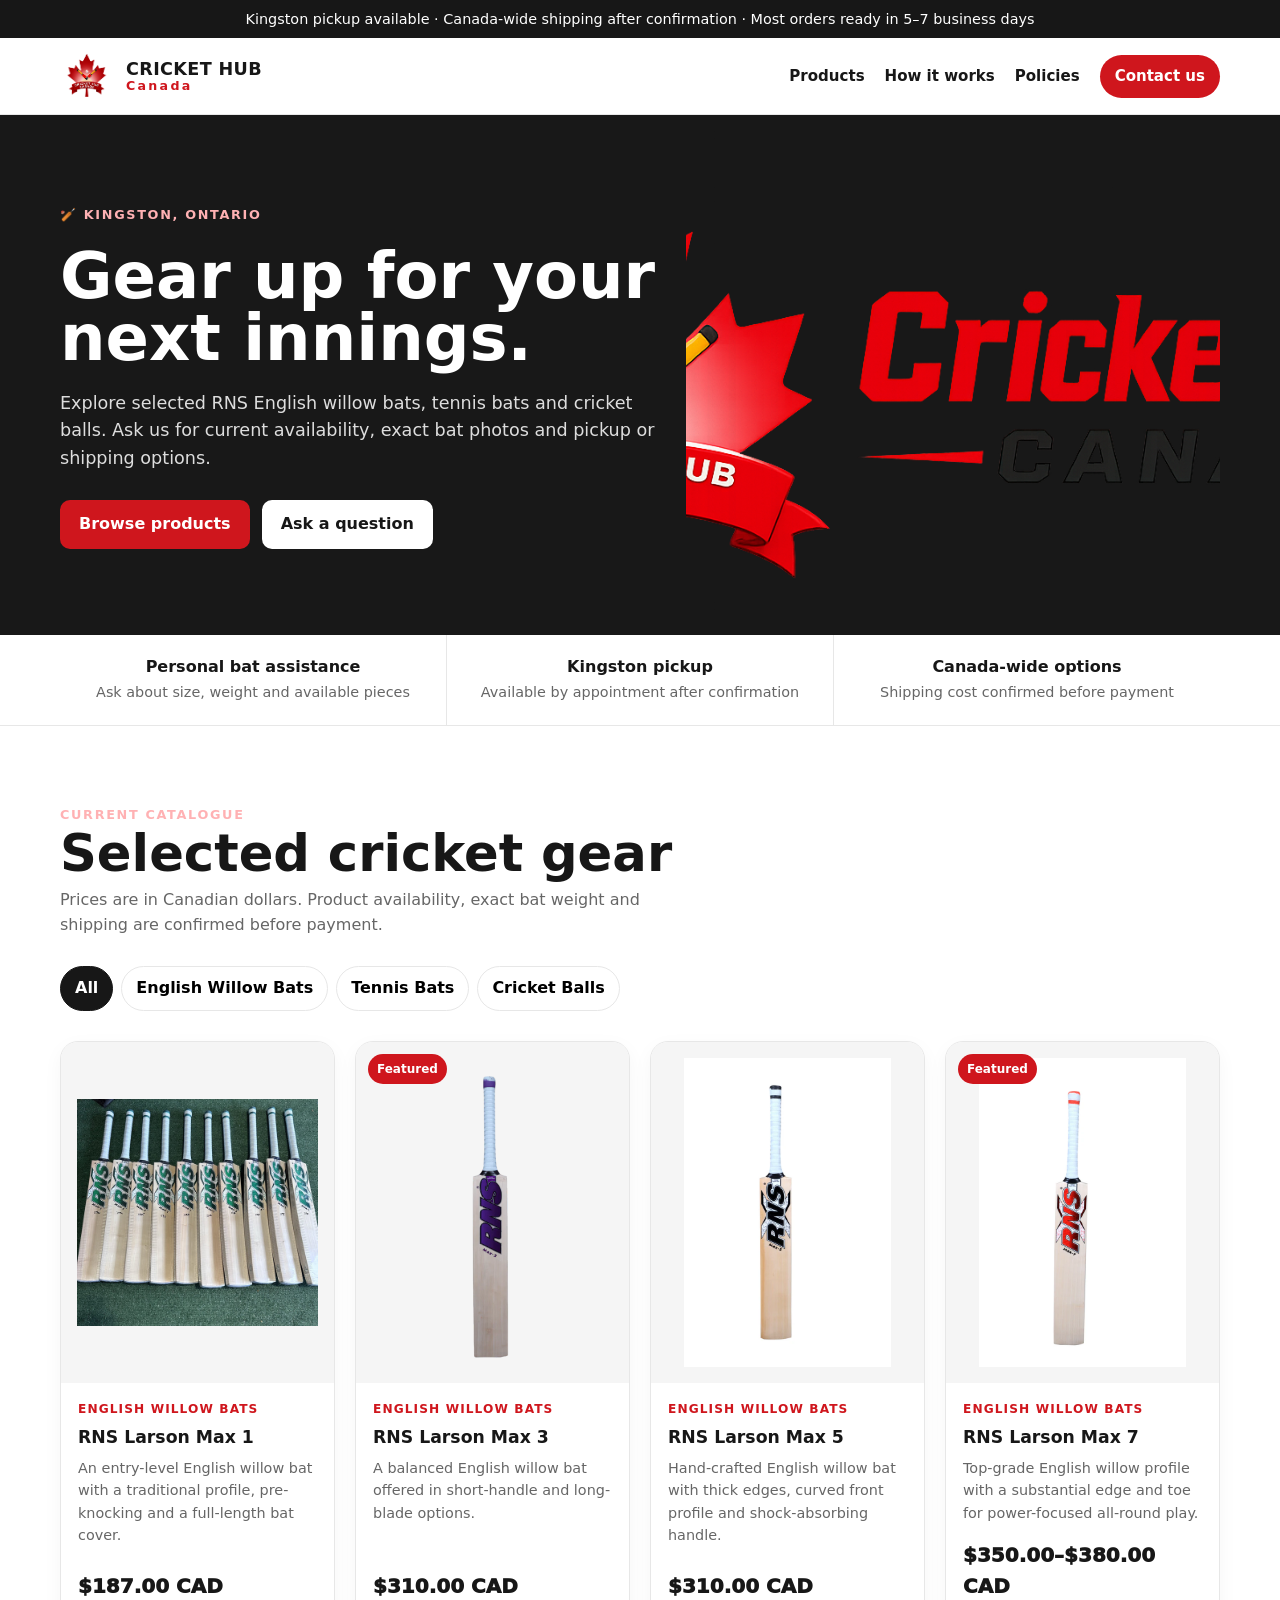
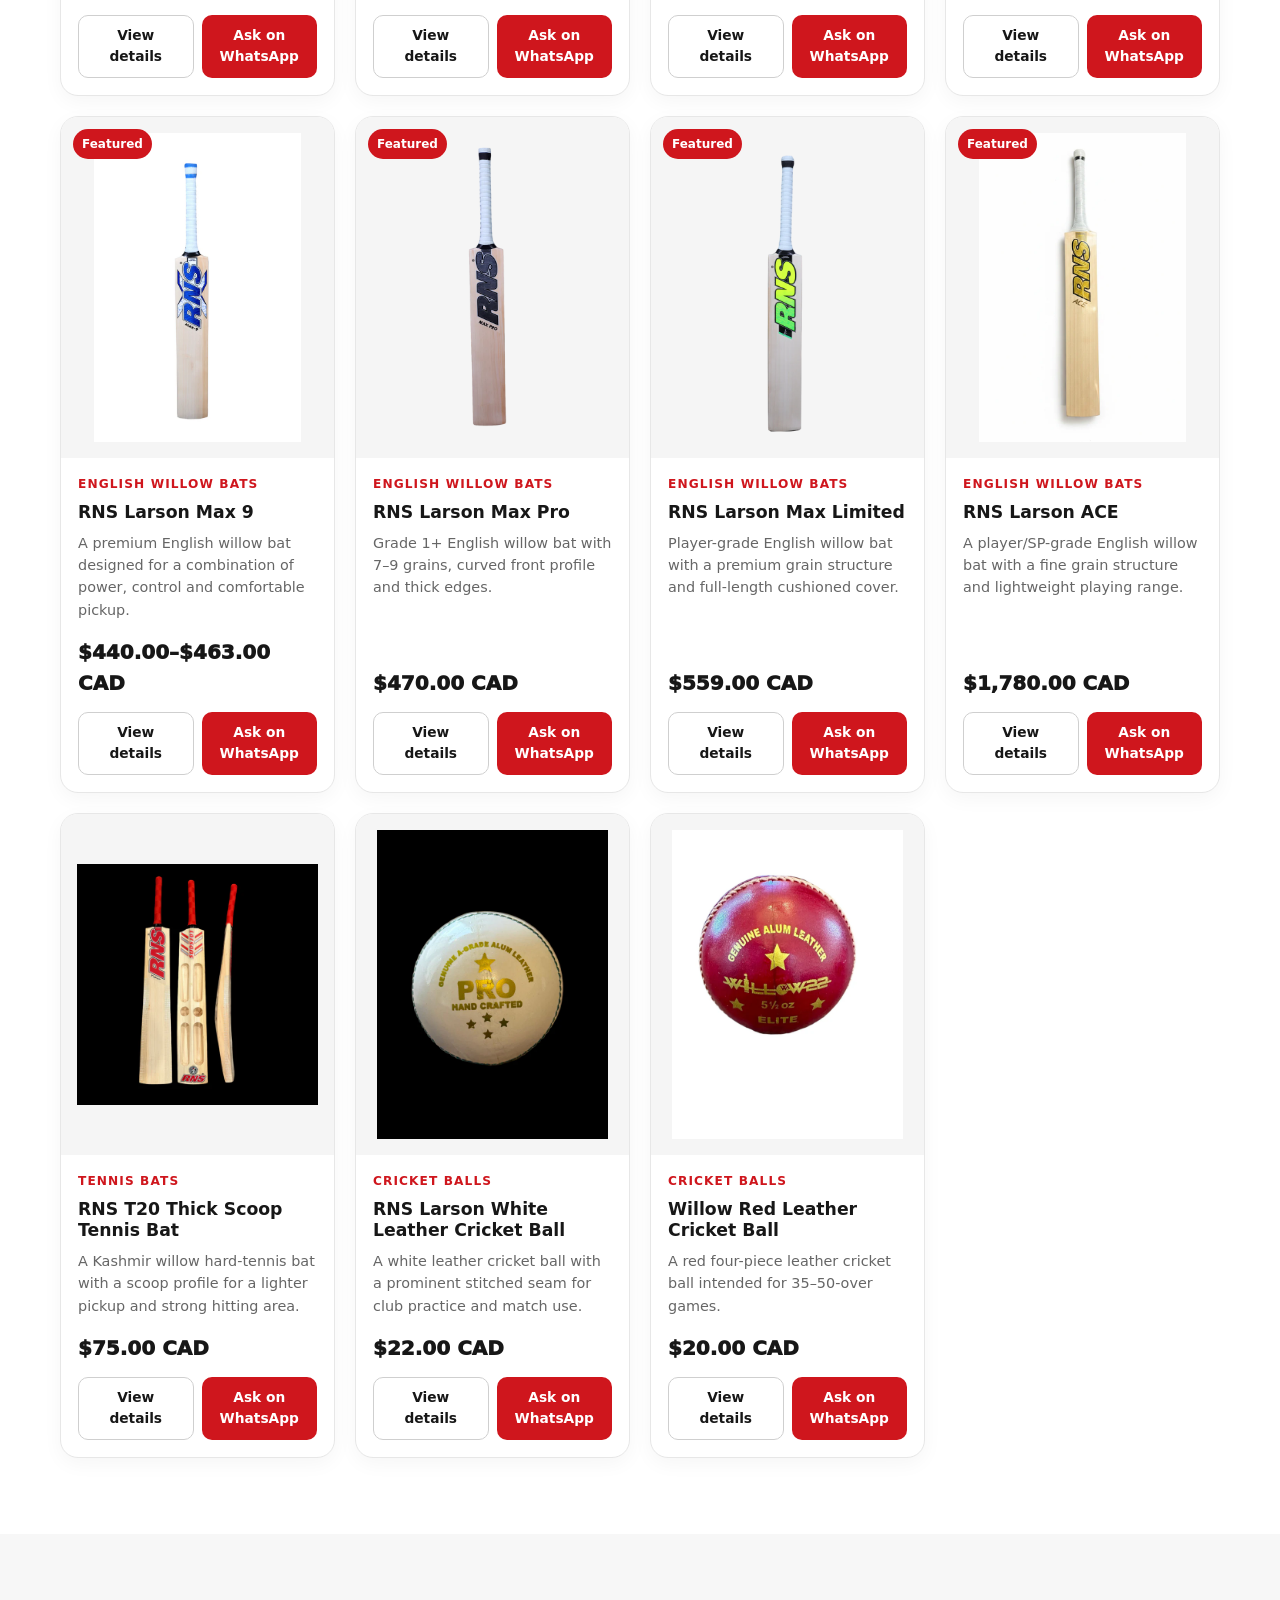
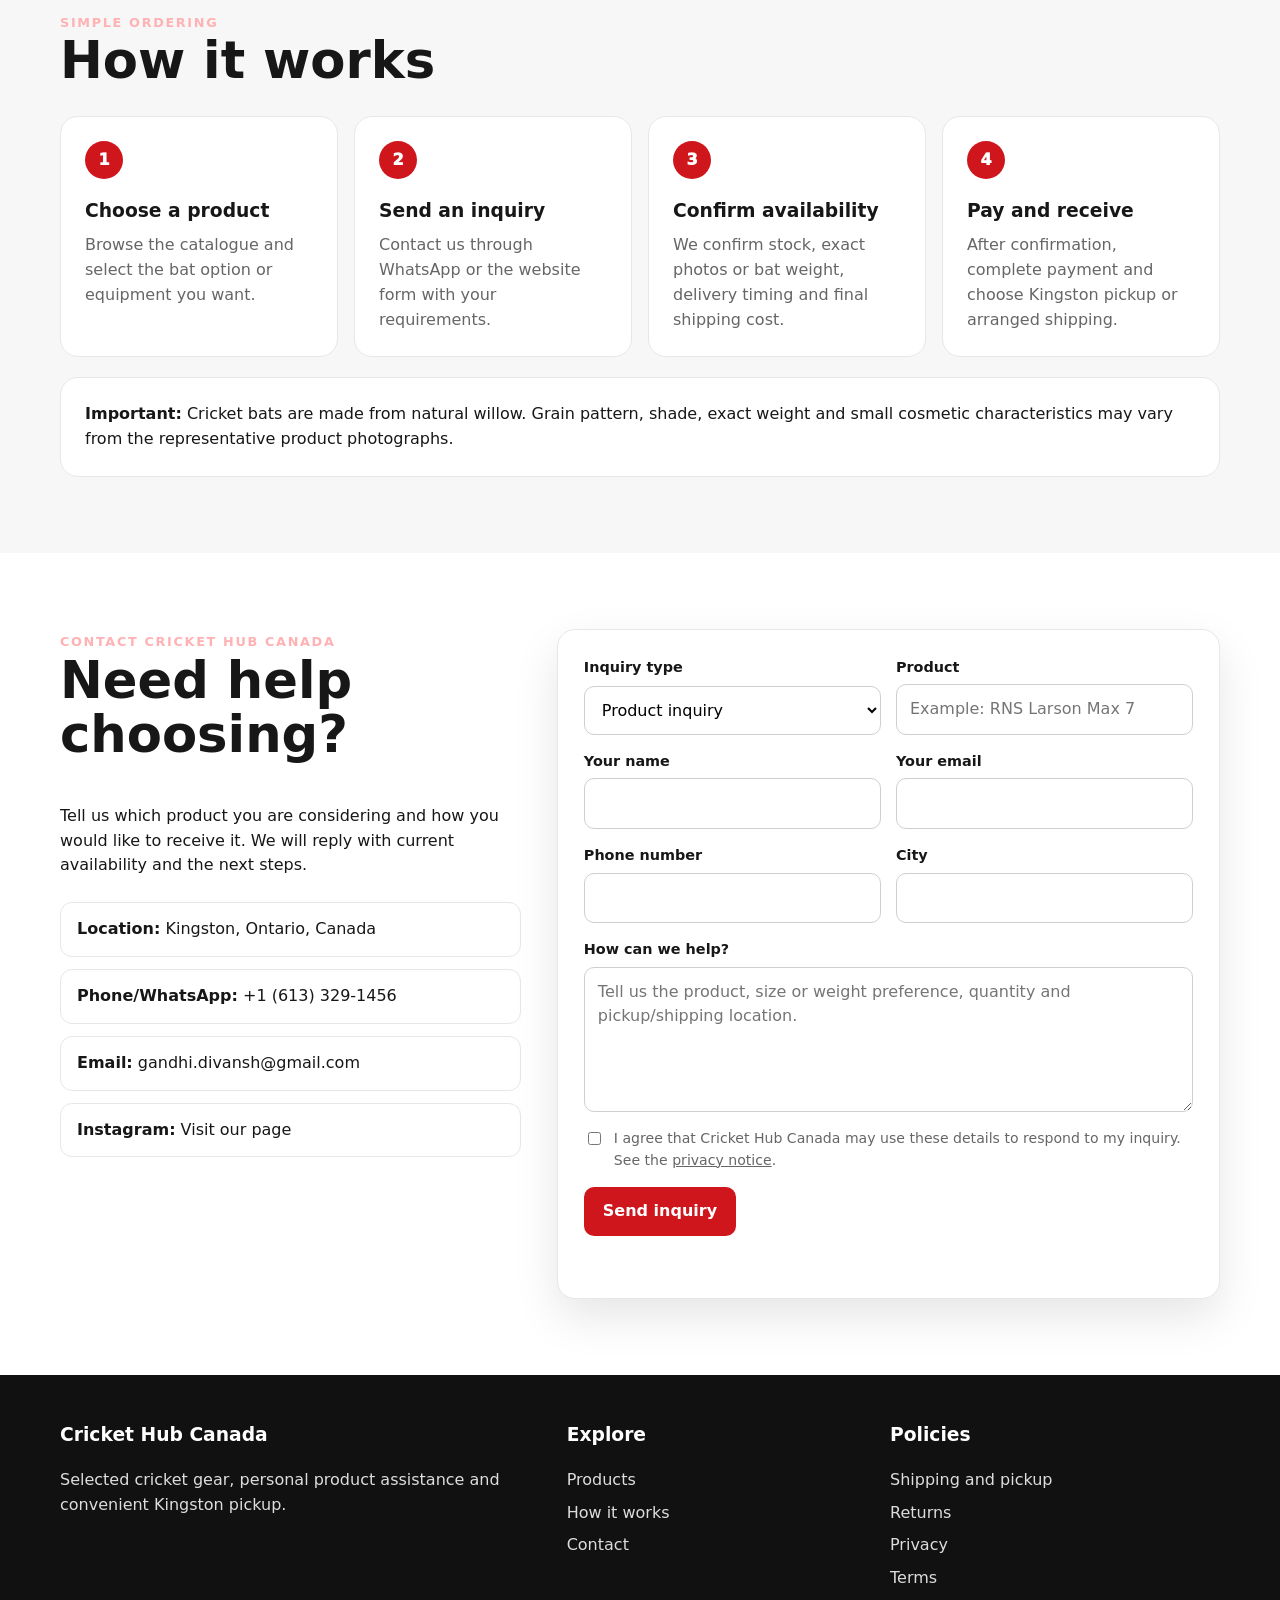
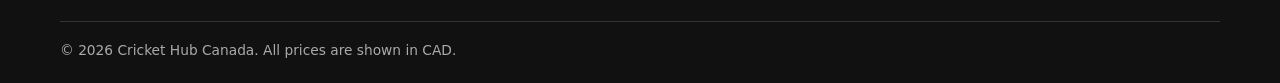
==== index.html @ ca2ebd6f "Place website files at repository root" ====
<!doctype html>
<html lang="en-CA">
<head>
  <meta charset="utf-8">
  <meta name="viewport" content="width=device-width, initial-scale=1">
  <title>Cricket Hub Canada | RNS Cricket Bats & Gear</title>
  <meta name="description" content="Shop selected RNS cricket bats, tennis bats and cricket balls through Cricket Hub Canada. Kingston pickup and Canada-wide shipping after confirmation.">
  <meta name="theme-color" content="#cf161d">
  <meta property="og:title" content="Cricket Hub Canada">
  <meta property="og:description" content="Quality cricket gear for players across Canada.">
  <meta property="og:type" content="website">
  <meta property="og:image" content="assets/images/brand/hero-banner.png">
  <link rel="icon" href="assets/images/brand/icon-192.png">
  <link rel="manifest" href="site.webmanifest">
  <link rel="stylesheet" href="assets/css/styles.css">
</head>
<body>
  <a class="skip-link" href="#main">Skip to content</a>
  <div class="announcement">Kingston pickup available · Canada-wide shipping after confirmation · Most orders ready in 5–7 business days</div>
  <header class="site-header">
    <div class="container nav">
      <a class="brand" href="./" aria-label="Cricket Hub Canada home">
        <img src="assets/images/brand/logo.png" alt="">
        <span class="brand-text"><strong>Cricket Hub</strong><span>Canada</span></span>
      </a>
      <button class="menu-toggle" id="menu-toggle" type="button" aria-controls="nav-links" aria-expanded="false" aria-label="Open menu">☰</button>
      <nav class="nav-links" id="nav-links" aria-label="Main navigation">
        <a href="#products">Products</a>
        <a href="#how-it-works">How it works</a>
        <a href="policies.html">Policies</a>
        <a href="#contact" class="nav-cta">Contact us</a>
      </nav>
    </div>
  </header>

  <main id="main">
    <section class="hero">
      <div class="container hero-grid">
        <div class="hero-copy">
          <span class="eyebrow">🏏 Kingston, Ontario</span>
          <h1>Gear up for your next innings.</h1>
          <p>Explore selected RNS English willow bats, tennis bats and cricket balls. Ask us for current availability, exact bat photos and pickup or shipping options.</p>
          <div class="hero-actions">
            <a class="btn btn-primary" href="#products">Browse products</a>
            <a class="btn btn-light" href="#contact">Ask a question</a>
          </div>
        </div>
        <div class="hero-media">
          <img src="assets/images/brand/hero-banner.png" alt="Cricket Hub Canada banner">
        </div>
      </div>
    </section>

    <section class="trust-strip" aria-label="Store benefits">
      <div class="container trust-grid">
        <div class="trust-item"><strong>Personal bat assistance</strong><span>Ask about size, weight and available pieces</span></div>
        <div class="trust-item"><strong>Kingston pickup</strong><span>Available by appointment after confirmation</span></div>
        <div class="trust-item"><strong>Canada-wide options</strong><span>Shipping cost confirmed before payment</span></div>
      </div>
    </section>

    <section class="section" id="products">
      <div class="container">
        <div class="section-heading">
          <div>
            <span class="eyebrow">Current catalogue</span>
            <h2>Selected cricket gear</h2>
            <p>Prices are in Canadian dollars. Product availability, exact bat weight and shipping are confirmed before payment.</p>
          </div>
        </div>
        <div class="filters" id="filters" aria-label="Product categories"></div>
        <div class="product-grid" id="product-grid"></div>
      </div>
    </section>

    <section class="section section-soft" id="how-it-works">
      <div class="container">
        <div class="section-heading">
          <div>
            <span class="eyebrow">Simple ordering</span>
            <h2>How it works</h2>
          </div>
        </div>
        <div class="how-grid">
          <article class="how-card"><h3>Choose a product</h3><p>Browse the catalogue and select the bat option or equipment you want.</p></article>
          <article class="how-card"><h3>Send an inquiry</h3><p>Contact us through WhatsApp or the website form with your requirements.</p></article>
          <article class="how-card"><h3>Confirm availability</h3><p>We confirm stock, exact photos or bat weight, delivery timing and final shipping cost.</p></article>
          <article class="how-card"><h3>Pay and receive</h3><p>After confirmation, complete payment and choose Kingston pickup or arranged shipping.</p></article>
        </div>
        <div class="note-card" style="margin-top:20px">
          <strong>Important:</strong> Cricket bats are made from natural willow. Grain pattern, shade, exact weight and small cosmetic characteristics may vary from the representative product photographs.
        </div>
      </div>
    </section>

    <section class="section" id="contact">
      <div class="container contact-grid">
        <div class="contact-copy">
          <span class="eyebrow">Contact Cricket Hub Canada</span>
          <h2>Need help choosing?</h2>
          <p>Tell us which product you are considering and how you would like to receive it. We will reply with current availability and the next steps.</p>
          <div class="contact-list">
            <div><strong>Location:</strong> <span data-location></span></div>
            <a data-phone-link href="#"><strong>Phone/WhatsApp:</strong> <span data-phone></span></a>
            <a data-email-link href="#"><strong>Email:</strong> <span data-email></span></a>
            <a data-instagram href="#" target="_blank" rel="noopener"><strong>Instagram:</strong> Visit our page</a>
          </div>
        </div>

        <form class="contact-form" id="contact-form" method="post" target="contact-submit-frame">
          <div class="form-grid">
            <div class="field">
              <label for="inquiry-type">Inquiry type</label>
              <select id="inquiry-type" name="inquiry_type" required>
                <option value="Product inquiry">Product inquiry</option>
                <option value="Order request">Order request</option>
                <option value="Shipping question">Shipping question</option>
                <option value="Club or team inquiry">Club or team inquiry</option>
                <option value="General question">General question</option>
              </select>
            </div>
            <div class="field">
              <label for="product">Product</label>
              <input id="product" name="product" type="text" placeholder="Example: RNS Larson Max 7">
            </div>
            <div class="field">
              <label for="name">Your name</label>
              <input id="name" name="name" type="text" autocomplete="name" required>
            </div>
            <div class="field">
              <label for="email">Your email</label>
              <input id="email" name="email" type="email" autocomplete="email" required>
            </div>
            <div class="field">
              <label for="phone">Phone number</label>
              <input id="phone" name="phone" type="tel" autocomplete="tel">
            </div>
            <div class="field">
              <label for="city">City</label>
              <input id="city" name="city" type="text" autocomplete="address-level2">
            </div>
            <div class="field full">
              <label for="message">How can we help?</label>
              <textarea id="message" name="message" required placeholder="Tell us the product, size or weight preference, quantity and pickup/shipping location."></textarea>
            </div>
          </div>
          <div class="hp-field" aria-hidden="true">
            <label for="website">Leave this blank</label>
            <input id="website" name="website" type="text" tabindex="-1" autocomplete="off">
          </div>
          <input type="hidden" name="page_url" value="">
          <label class="checkbox-row">
            <input type="checkbox" name="consent" value="yes" required>
            <span>I agree that Cricket Hub Canada may use these details to respond to my inquiry. See the <a href="policies.html#privacy">privacy notice</a>.</span>
          </label>
          <button class="btn btn-primary" type="submit">Send inquiry</button>
          <p class="form-status" id="form-status" role="status" aria-live="polite"></p>
          <iframe id="contact-submit-frame" name="contact-submit-frame" title="Contact form response" hidden></iframe>
        </form>
      </div>
    </section>
  </main>

  <footer class="site-footer">
    <div class="container">
      <div class="footer-grid">
        <div>
          <h3>Cricket Hub Canada</h3>
          <p>Selected cricket gear, personal product assistance and convenient Kingston pickup.</p>
        </div>
        <div>
          <h3>Explore</h3>
          <div class="footer-links">
            <a href="#products">Products</a>
            <a href="#how-it-works">How it works</a>
            <a href="#contact">Contact</a>
          </div>
        </div>
        <div>
          <h3>Policies</h3>
          <div class="footer-links">
            <a href="policies.html#shipping">Shipping and pickup</a>
            <a href="policies.html#returns">Returns</a>
            <a href="policies.html#privacy">Privacy</a>
            <a href="policies.html#terms">Terms</a>
          </div>
        </div>
      </div>
      <div class="footer-bottom">© <span id="year"></span> Cricket Hub Canada. All prices are shown in CAD.</div>
    </div>
  </footer>

  <div class="modal" id="product-modal" aria-hidden="true" role="dialog" aria-modal="true" aria-label="Product details">
    <div class="modal-dialog">
      <button class="modal-close" id="modal-close" type="button" aria-label="Close product details">×</button>
      <div class="modal-content" id="modal-body"></div>
    </div>
  </div>

  <script src="assets/js/config.js"></script>
  <script src="assets/js/products.js"></script>
  <script src="assets/js/app.js"></script>
</body>
</html>
---- assets/css/styles.css ----
:root {
  --red: #cf161d;
  --red-dark: #9f0e13;
  --ink: #171717;
  --muted: #666;
  --line: #e7e7e7;
  --soft: #f7f7f7;
  --white: #fff;
  --success: #146c43;
  --warning: #8a5600;
  --shadow: 0 18px 45px rgba(0,0,0,.10);
  --radius: 18px;
}
* { box-sizing: border-box; }
html { scroll-behavior: smooth; }
body {
  margin: 0;
  font-family: Inter, ui-sans-serif, system-ui, -apple-system, BlinkMacSystemFont, "Segoe UI", sans-serif;
  color: var(--ink);
  background: var(--white);
  line-height: 1.55;
}
body.modal-open { overflow: hidden; }
img { display: block; max-width: 100%; }
a { color: inherit; }
button, input, select, textarea { font: inherit; }
button { cursor: pointer; }
.container { width: min(1160px, calc(100% - 32px)); margin: 0 auto; }
.skip-link {
  position: absolute; left: -9999px; top: 8px; z-index: 2000;
  background: #fff; padding: 10px 14px; border-radius: 8px;
}
.skip-link:focus { left: 12px; }
.announcement {
  background: var(--ink); color: #fff; font-size: .9rem; text-align: center;
  padding: 8px 16px;
}
.site-header {
  position: sticky; top: 0; z-index: 1000;
  background: rgba(255,255,255,.96);
  border-bottom: 1px solid var(--line);
  backdrop-filter: blur(10px);
}
.nav {
  min-height: 76px; display: flex; align-items: center; justify-content: space-between; gap: 20px;
}
.brand { display: inline-flex; align-items: center; gap: 12px; text-decoration: none; font-weight: 900; }
.brand img { width: 54px; height: 54px; object-fit: contain; }
.brand-text { display: flex; flex-direction: column; line-height: 1.05; }
.brand-text strong { font-size: 1.1rem; text-transform: uppercase; letter-spacing: .02em; }
.brand-text span { color: var(--red); font-size: .79rem; font-weight: 800; letter-spacing: .18em; }
.nav-links { display: flex; align-items: center; gap: 20px; }
.nav-links a { text-decoration: none; font-weight: 700; font-size: .94rem; }
.nav-links a:hover { color: var(--red); }
.nav-cta { background: var(--red); color: #fff !important; padding: 10px 15px; border-radius: 999px; }
.menu-toggle { display: none; border: 0; background: transparent; font-size: 1.6rem; }
.hero { background: #181818; color: #fff; }
.hero-grid { display: grid; grid-template-columns: 1.08fr .92fr; align-items: center; min-height: 520px; }
.hero-copy { padding: 64px 0; }
.eyebrow {
  display: inline-flex; align-items: center; gap: 8px; color: #ffb1b3; font-weight: 900;
  text-transform: uppercase; letter-spacing: .13em; font-size: .8rem;
}
.hero h1 { font-size: clamp(2.45rem, 5vw, 5rem); line-height: .98; margin: 18px 0 20px; max-width: 720px; }
.hero p { font-size: 1.1rem; color: #ddd; max-width: 620px; }
.hero-actions { display: flex; flex-wrap: wrap; gap: 12px; margin-top: 28px; }
.btn {
  display: inline-flex; align-items: center; justify-content: center; gap: 8px;
  min-height: 46px; padding: 11px 18px; border-radius: 10px; border: 1px solid transparent;
  text-decoration: none; font-weight: 850; transition: .2s ease;
}
.btn:hover { transform: translateY(-1px); }
.btn-primary { background: var(--red); color: #fff; }
.btn-primary:hover { background: var(--red-dark); }
.btn-light { background: #fff; color: var(--ink); }
.btn-outline { background: transparent; color: var(--ink); border-color: #cfcfcf; }
.btn-outline:hover { border-color: var(--red); color: var(--red); }
.btn-dark { background: var(--ink); color: #fff; }
.hero-media { align-self: stretch; display: flex; align-items: center; justify-content: center; overflow: hidden; }
.hero-media img { width: 100%; height: 100%; object-fit: cover; object-position: center; }
.trust-strip { border-bottom: 1px solid var(--line); background: #fff; }
.trust-grid { display: grid; grid-template-columns: repeat(3, 1fr); gap: 1px; background: var(--line); }
.trust-item { background: #fff; padding: 20px; text-align: center; }
.trust-item strong { display: block; }
.trust-item span { color: var(--muted); font-size: .9rem; }
.section { padding: 76px 0; }
.section-soft { background: var(--soft); }
.section-heading { display: flex; justify-content: space-between; align-items: end; gap: 24px; margin-bottom: 28px; }
.section-heading h2 { font-size: clamp(2rem, 4vw, 3.2rem); margin: 0; line-height: 1.05; }
.section-heading p { color: var(--muted); max-width: 600px; margin: 8px 0 0; }
.filters { display: flex; gap: 8px; flex-wrap: wrap; margin: 24px 0 30px; }
.filter-btn {
  border: 1px solid var(--line); border-radius: 999px; background: #fff; padding: 9px 14px;
  font-weight: 800;
}
.filter-btn.active, .filter-btn:hover { background: var(--ink); color: #fff; border-color: var(--ink); }
.product-grid { display: grid; grid-template-columns: repeat(4, 1fr); gap: 20px; }
.product-card {
  border: 1px solid var(--line); border-radius: var(--radius); overflow: hidden; background: #fff;
  box-shadow: 0 6px 20px rgba(0,0,0,.04); display: flex; flex-direction: column;
}
.product-image-wrap { position: relative; background: #f5f5f5; aspect-ratio: 4/5; overflow: hidden; }
.product-image-wrap img { width: 100%; height: 100%; object-fit: contain; padding: 16px; transition: transform .25s ease; }
.product-card:hover .product-image-wrap img { transform: scale(1.025); }
.badge {
  position: absolute; left: 12px; top: 12px; background: var(--red); color: #fff;
  font-size: .75rem; font-weight: 900; padding: 6px 9px; border-radius: 999px;
}
.product-body { padding: 17px; display: flex; flex-direction: column; flex: 1; }
.product-category { color: var(--red); font-size: .76rem; font-weight: 900; text-transform: uppercase; letter-spacing: .09em; }
.product-card h3 { margin: 8px 0 9px; font-size: 1.08rem; line-height: 1.22; }
.product-short { color: var(--muted); font-size: .9rem; margin: 0 0 16px; flex: 1; }
.product-price { font-size: 1.25rem; font-weight: 950; margin-bottom: 13px; }
.product-actions { display: grid; grid-template-columns: 1fr 1fr; gap: 8px; }
.product-actions .btn { padding: 9px 10px; min-height: 42px; font-size: .86rem; }
.note-card {
  padding: 24px; border-radius: var(--radius); background: #fff; border: 1px solid var(--line);
}
.how-grid { display: grid; grid-template-columns: repeat(4, 1fr); gap: 16px; counter-reset: steps; }
.how-card { padding: 24px; border: 1px solid var(--line); border-radius: var(--radius); background: #fff; }
.how-card::before {
  counter-increment: steps; content: counter(steps);
  width: 38px; height: 38px; display: grid; place-items: center; border-radius: 50%;
  background: var(--red); color: #fff; font-weight: 950; margin-bottom: 17px;
}
.how-card h3 { margin: 0 0 8px; }
.how-card p { color: var(--muted); margin: 0; }
.contact-grid { display: grid; grid-template-columns: .82fr 1.18fr; gap: 36px; align-items: start; }
.contact-copy h2 { font-size: clamp(2rem, 4vw, 3.2rem); margin-top: 0; line-height: 1.05; }
.contact-list { display: grid; gap: 12px; margin-top: 24px; }
.contact-list a, .contact-list div {
  border: 1px solid var(--line); background: #fff; padding: 14px 16px; border-radius: 12px; text-decoration: none;
}
.contact-form {
  background: #fff; border: 1px solid var(--line); border-radius: var(--radius); padding: 26px;
  box-shadow: var(--shadow);
}
.form-grid { display: grid; grid-template-columns: 1fr 1fr; gap: 15px; }
.field { display: grid; gap: 6px; }
.field.full { grid-column: 1 / -1; }
.field label { font-weight: 800; font-size: .9rem; }
.field input, .field select, .field textarea {
  width: 100%; border: 1px solid #cfcfcf; border-radius: 10px; padding: 12px 13px; background: #fff;
}
.field textarea { min-height: 145px; resize: vertical; }
.field input:focus, .field select:focus, .field textarea:focus { outline: 3px solid rgba(207,22,29,.15); border-color: var(--red); }
.checkbox-row { display: flex; align-items: flex-start; gap: 10px; margin: 16px 0; font-size: .88rem; color: var(--muted); }
.checkbox-row input { margin-top: 4px; }
.form-status { min-height: 24px; font-weight: 800; margin: 12px 0 0; }
.form-status.success { color: var(--success); }
.form-status.warning { color: var(--warning); }
.hp-field { position: absolute !important; left: -10000px !important; width: 1px !important; height: 1px !important; overflow: hidden !important; }
.site-footer { background: #111; color: #ddd; padding: 45px 0 22px; }
.footer-grid { display: grid; grid-template-columns: 1.3fr .8fr .9fr; gap: 30px; }
.footer-grid h3 { color: #fff; margin-top: 0; }
.footer-grid a { color: #ddd; text-decoration: none; }
.footer-grid a:hover { color: #fff; }
.footer-links { display: grid; gap: 8px; }
.footer-bottom { border-top: 1px solid #333; margin-top: 30px; padding-top: 18px; font-size: .86rem; color: #aaa; }
.modal {
  position: fixed; inset: 0; z-index: 2000; background: rgba(0,0,0,.68);
  display: none; padding: 20px; overflow: auto;
}
.modal.open { display: grid; place-items: center; }
.modal-dialog {
  width: min(1000px, 100%); max-height: calc(100vh - 40px); overflow: auto;
  background: #fff; border-radius: 20px; position: relative; box-shadow: var(--shadow);
}
.modal-close {
  position: sticky; top: 12px; float: right; z-index: 2; margin: 12px 12px -50px 0;
  border: 0; background: #111; color: #fff; width: 40px; height: 40px; border-radius: 50%; font-size: 1.2rem;
}
.modal-content { display: grid; grid-template-columns: 1fr 1fr; min-height: 580px; }
.gallery { padding: 28px; background: #f7f7f7; }
.gallery-main { width: 100%; aspect-ratio: 1/1.12; object-fit: contain; background: #fff; border-radius: 14px; }
.gallery-thumbs { display: flex; gap: 8px; margin-top: 12px; overflow-x: auto; }
.thumb {
  width: 72px; height: 72px; background: #fff; border: 2px solid transparent; border-radius: 9px; padding: 4px;
}
.thumb.active { border-color: var(--red); }
.thumb img { width: 100%; height: 100%; object-fit: contain; }
.modal-details { padding: 38px 32px; }
.modal-details h2 { font-size: 2rem; line-height: 1.05; margin: 10px 0; }
.modal-price { font-size: 1.7rem; font-weight: 950; margin: 14px 0; }
.modal-description { color: var(--muted); }
.variant-group { margin: 20px 0; }
.variant-group label { display: block; font-weight: 900; margin-bottom: 7px; }
.variant-select { width: 100%; padding: 11px 12px; border: 1px solid #ccc; border-radius: 10px; }
.feature-list { padding-left: 19px; }
.feature-list li { margin: 7px 0; }
.availability { border-left: 4px solid var(--red); padding: 10px 12px; background: #fff5f5; font-weight: 750; font-size: .9rem; }
.modal-actions { display: flex; flex-wrap: wrap; gap: 9px; margin-top: 22px; }
.policy-page { background: var(--soft); min-height: 100vh; }
.policy-hero { background: #171717; color: #fff; padding: 70px 0; }
.policy-content { padding: 50px 0 80px; }
.policy-card { background: #fff; border: 1px solid var(--line); border-radius: var(--radius); padding: 28px; margin-bottom: 18px; }
.policy-card h2 { margin-top: 0; }
.policy-card li { margin: 8px 0; }
.back-link { display: inline-flex; margin-bottom: 20px; color: var(--red); font-weight: 900; text-decoration: none; }
@media (max-width: 1000px) {
  .product-grid { grid-template-columns: repeat(3, 1fr); }
  .how-grid { grid-template-columns: repeat(2, 1fr); }
}
@media (max-width: 800px) {
  .menu-toggle { display: block; }
  .nav-links {
    display: none; position: absolute; left: 0; right: 0; top: 76px; background: #fff;
    padding: 16px; border-bottom: 1px solid var(--line); flex-direction: column; align-items: stretch;
  }
  .nav-links.open { display: flex; }
  .nav-links a { padding: 8px 2px; }
  .hero-grid { grid-template-columns: 1fr; }
  .hero-copy { padding: 54px 0 34px; }
  .hero-media { min-height: 260px; }
  .trust-grid { grid-template-columns: 1fr; }
  .product-grid { grid-template-columns: repeat(2, 1fr); }
  .contact-grid { grid-template-columns: 1fr; }
  .footer-grid { grid-template-columns: 1fr; }
  .modal-content { grid-template-columns: 1fr; }
}
@media (max-width: 560px) {
  .container { width: min(100% - 22px, 1160px); }
  .brand-text strong { font-size: .95rem; }
  .brand img { width: 47px; height: 47px; }
  .hero h1 { font-size: 2.6rem; }
  .section { padding: 56px 0; }
  .product-grid { grid-template-columns: 1fr; }
  .product-actions { grid-template-columns: 1fr; }
  .how-grid { grid-template-columns: 1fr; }
  .form-grid { grid-template-columns: 1fr; }
  .field.full { grid-column: auto; }
  .contact-form { padding: 19px; }
  .modal { padding: 0; }
  .modal-dialog { max-height: 100vh; min-height: 100vh; border-radius: 0; }
  .gallery { padding: 18px; }
  .modal-details { padding: 25px 19px 35px; }
}
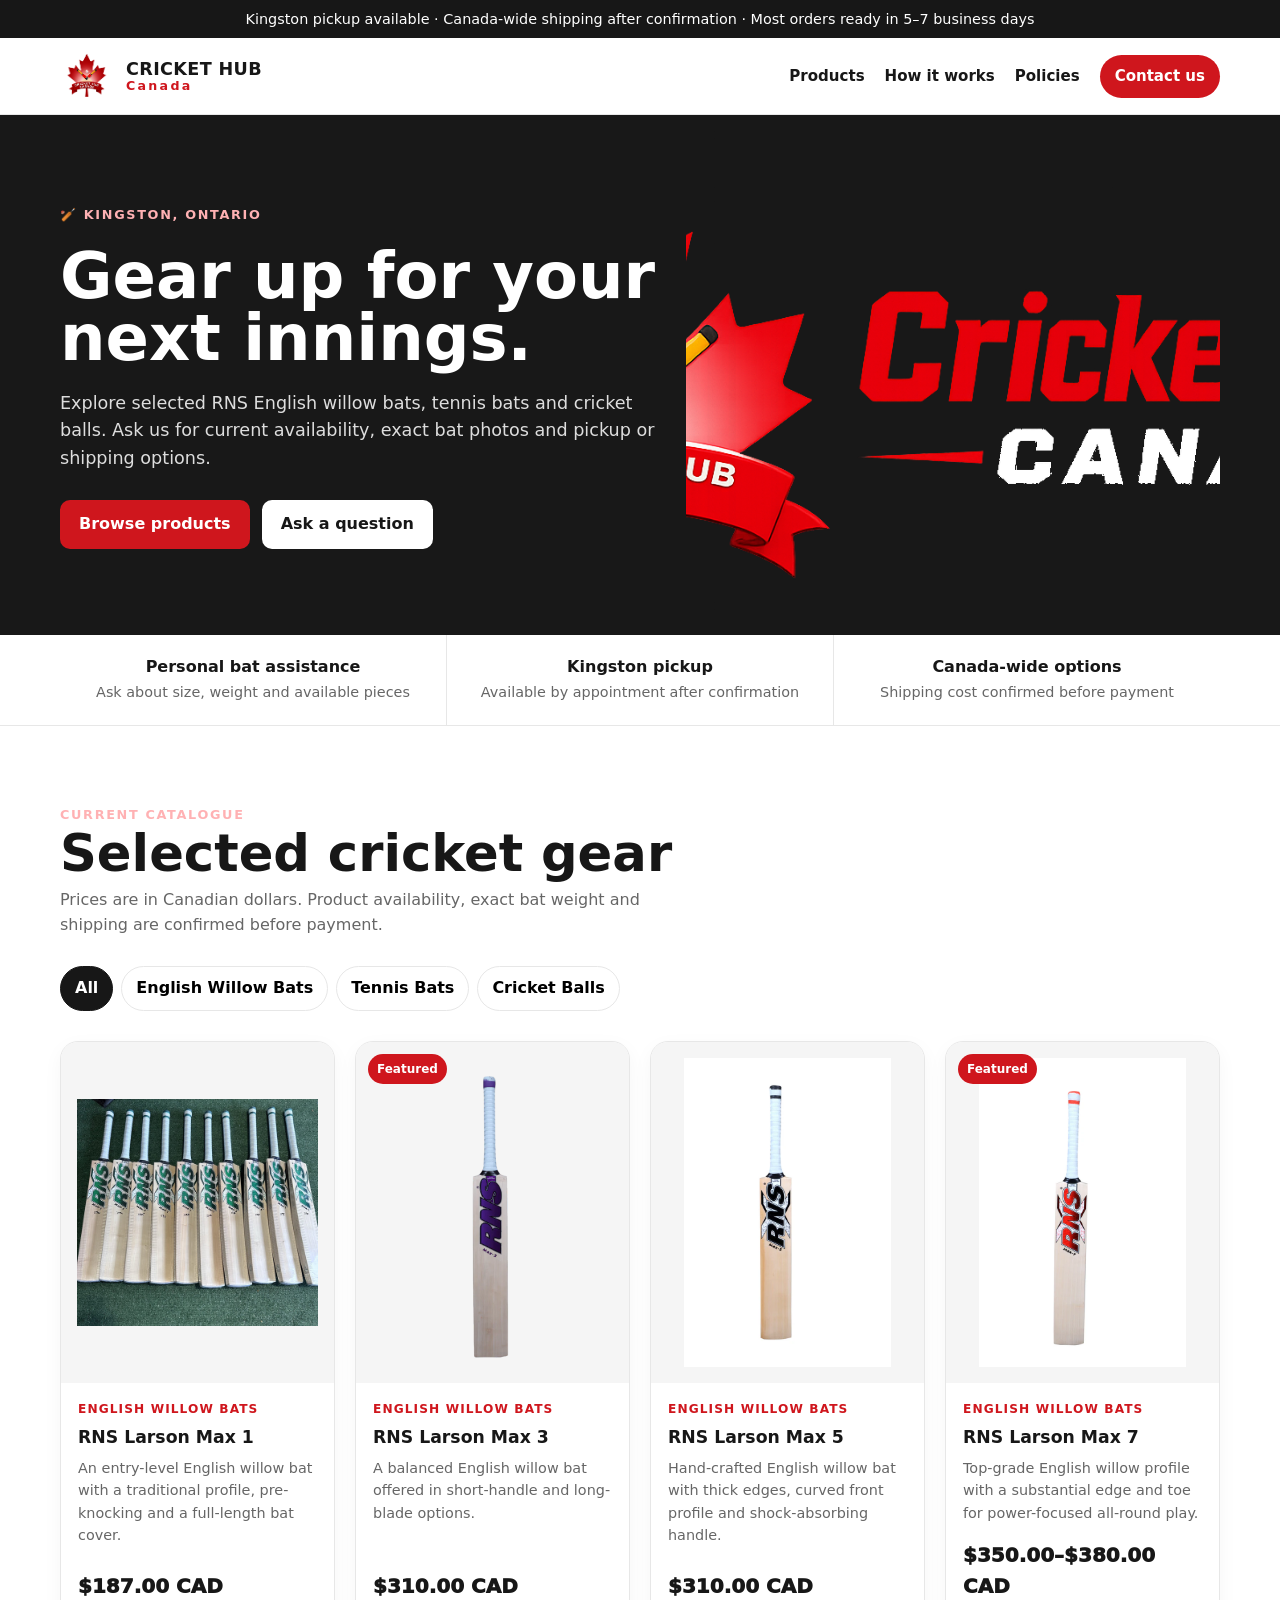
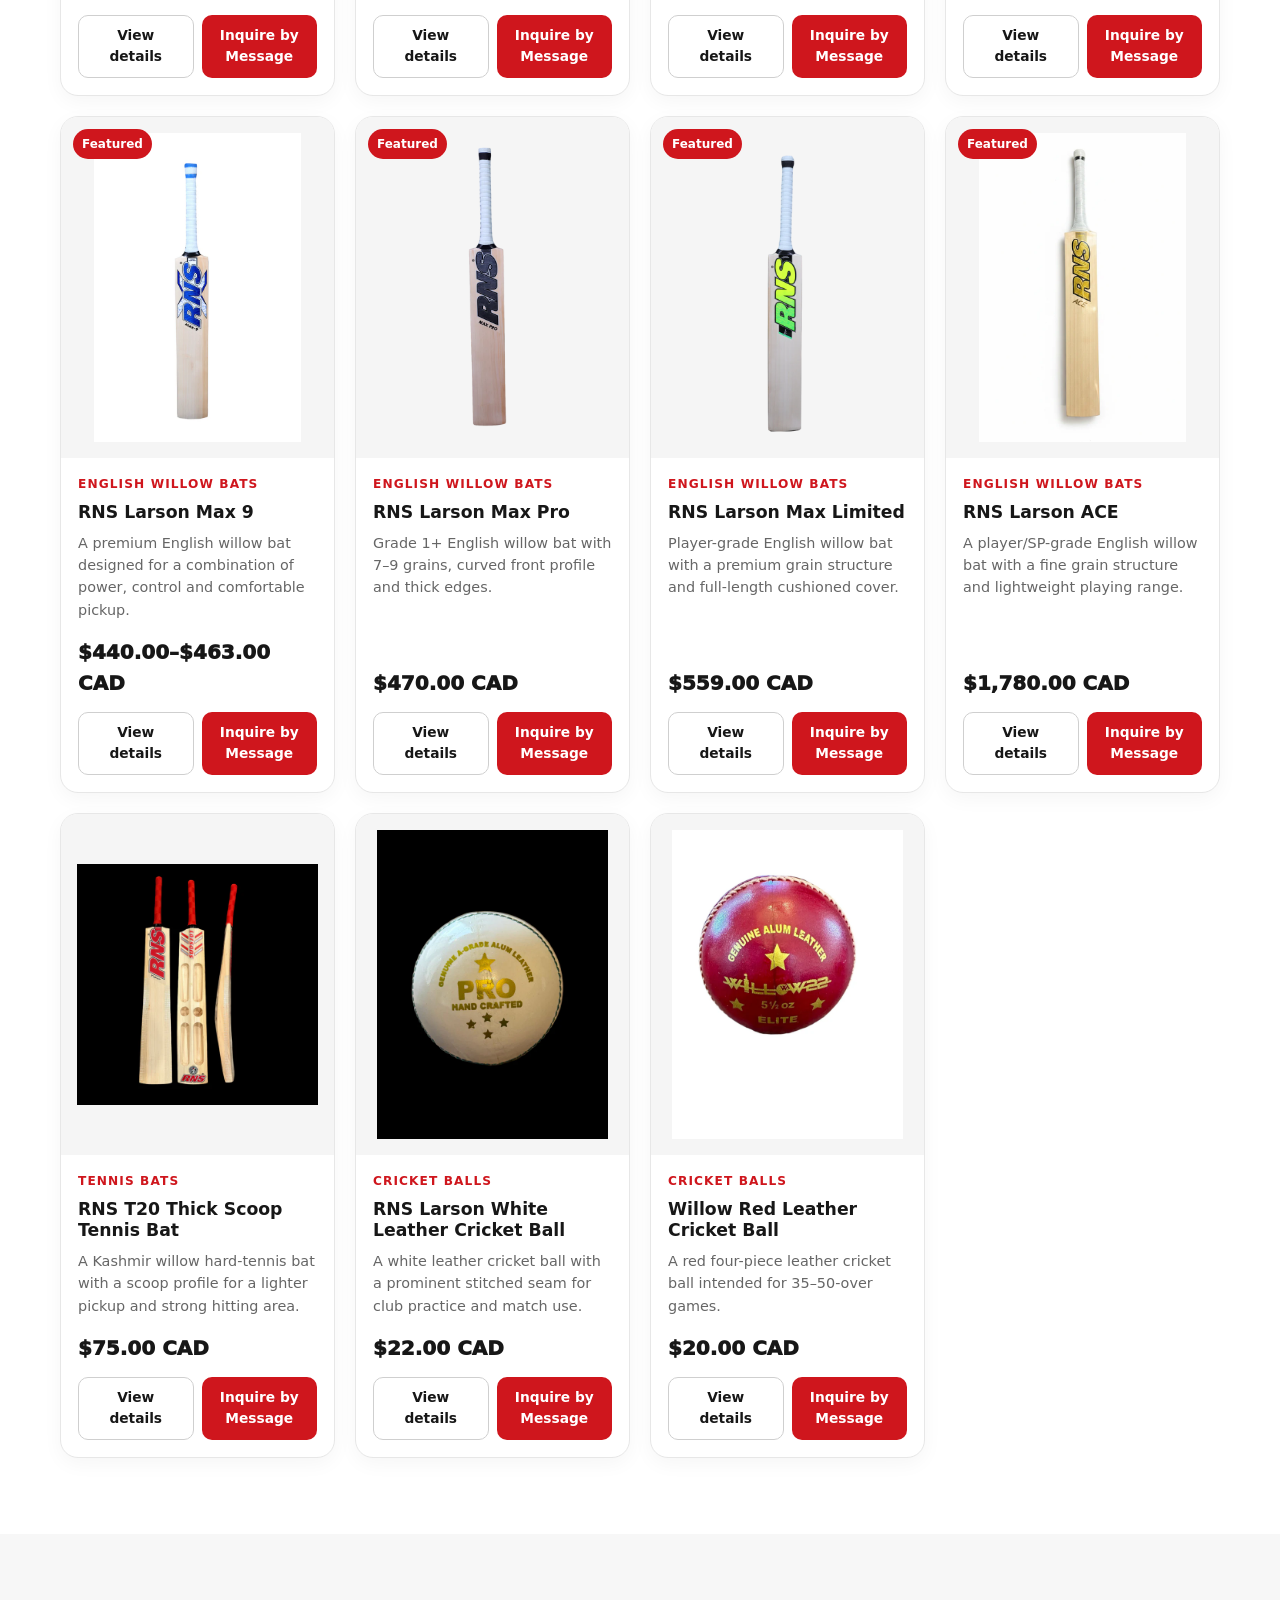
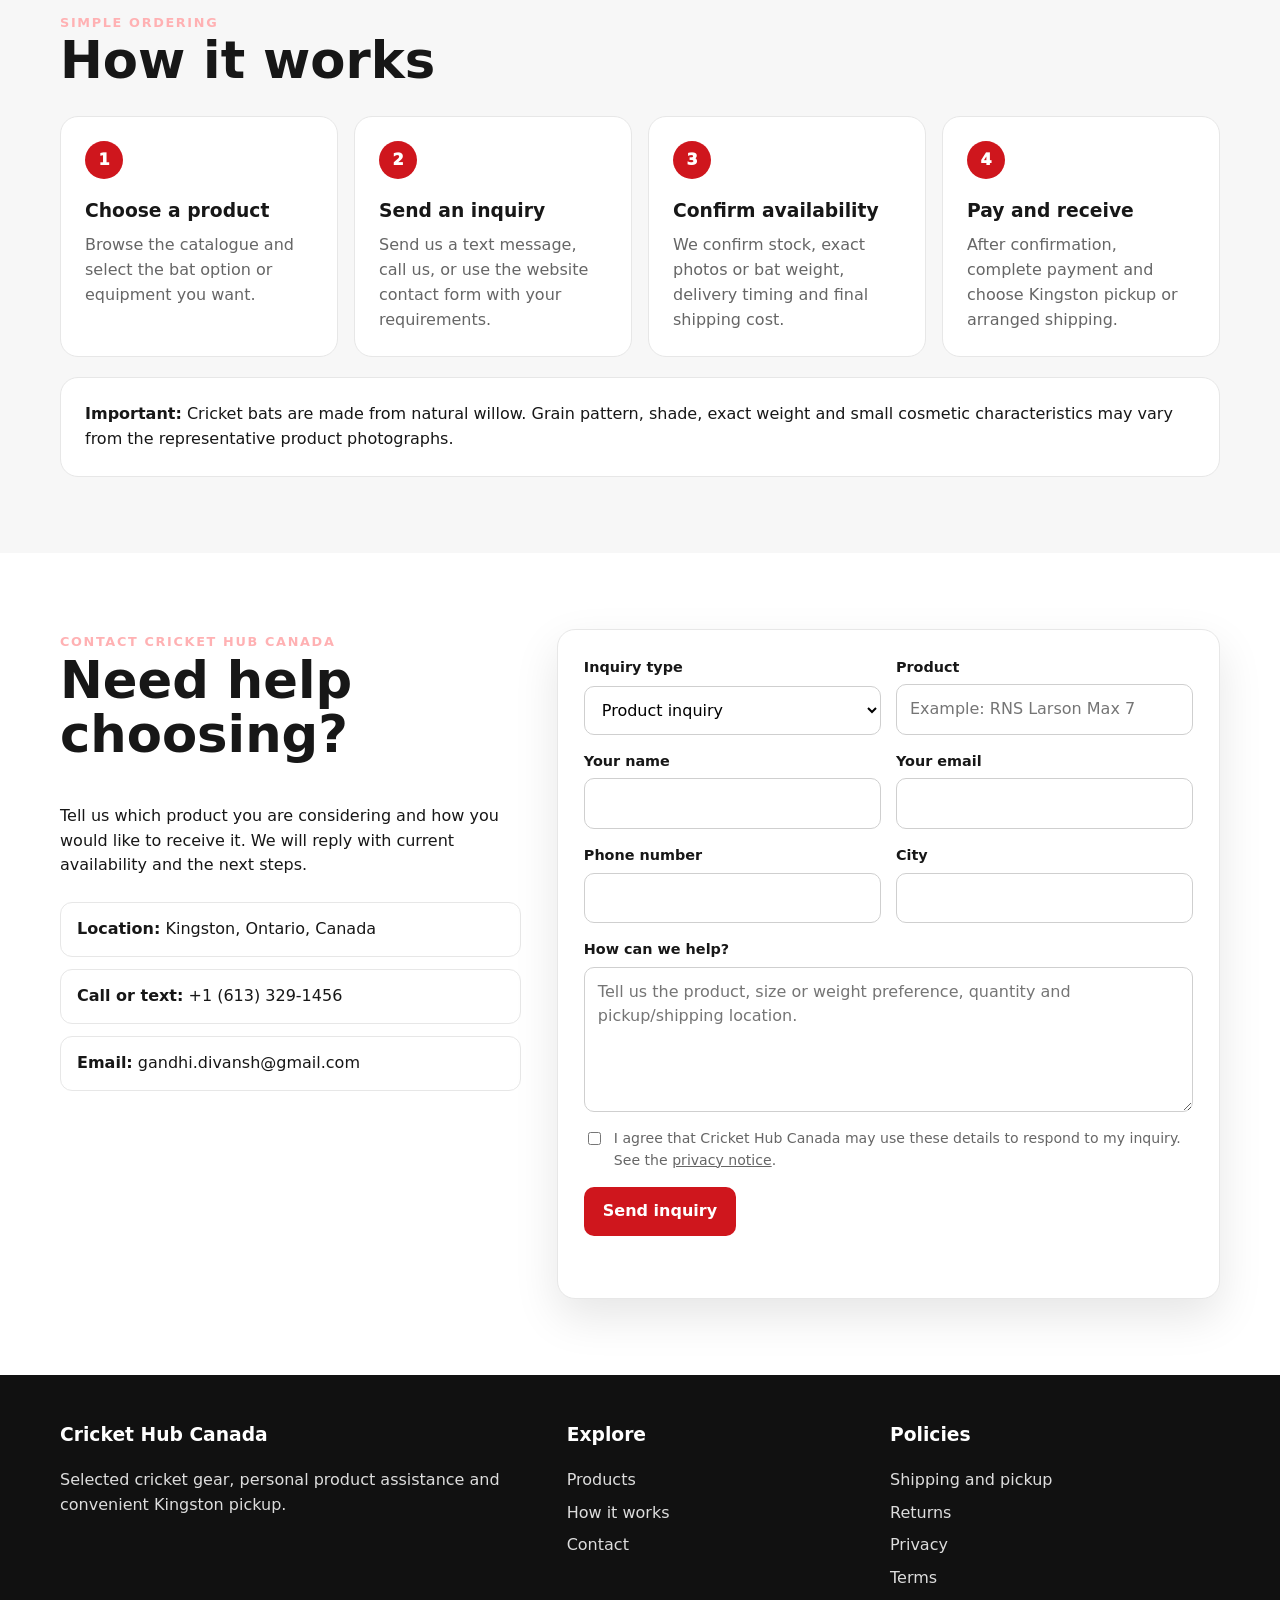
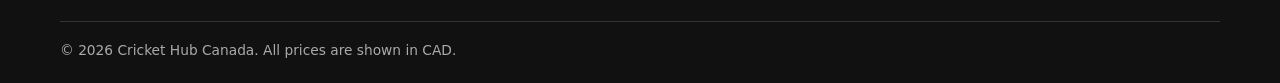
==== commit 3dcf249b: "Replace WhatsApp with phone and text inquiries" ====
--- a/index.html
+++ b/index.html
@@ -83,7 +83,7 @@
         </div>
         <div class="how-grid">
           <article class="how-card"><h3>Choose a product</h3><p>Browse the catalogue and select the bat option or equipment you want.</p></article>
-          <article class="how-card"><h3>Send an inquiry</h3><p>Contact us through WhatsApp or the website form with your requirements.</p></article>
+          <article class="how-card"><h3>Send an inquiry</h3><p>Send us a text message, call us, or use the website contact form with your requirements.</p></article>
           <article class="how-card"><h3>Confirm availability</h3><p>We confirm stock, exact photos or bat weight, delivery timing and final shipping cost.</p></article>
           <article class="how-card"><h3>Pay and receive</h3><p>After confirmation, complete payment and choose Kingston pickup or arranged shipping.</p></article>
         </div>
@@ -101,7 +101,7 @@
           <p>Tell us which product you are considering and how you would like to receive it. We will reply with current availability and the next steps.</p>
           <div class="contact-list">
             <div><strong>Location:</strong> <span data-location></span></div>
-            <a data-phone-link href="#"><strong>Phone/WhatsApp:</strong> <span data-phone></span></a>
+            <a data-phone-link href="#"><strong>Call or text:</strong> <span data-phone></span></a>
             <a data-email-link href="#"><strong>Email:</strong> <span data-email></span></a>
             <a data-instagram href="#" target="_blank" rel="noopener"><strong>Instagram:</strong> Visit our page</a>
           </div>
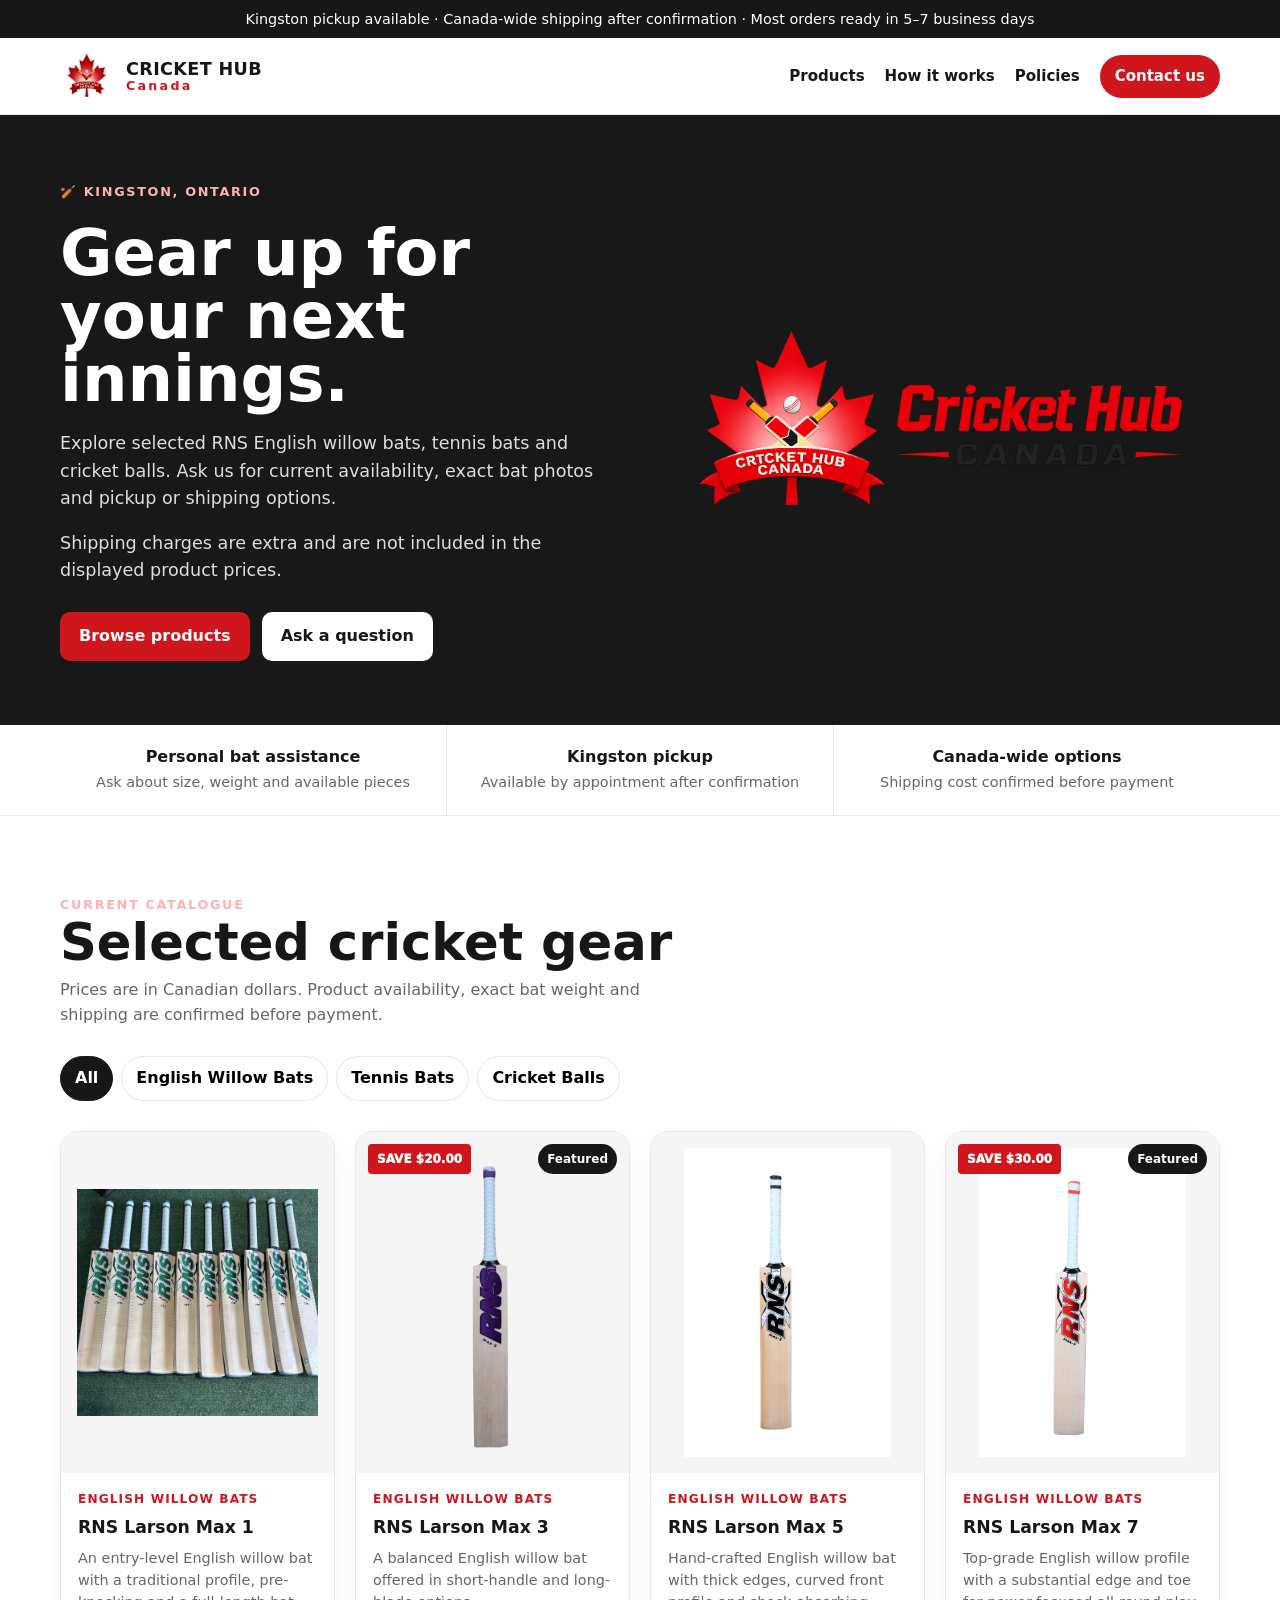
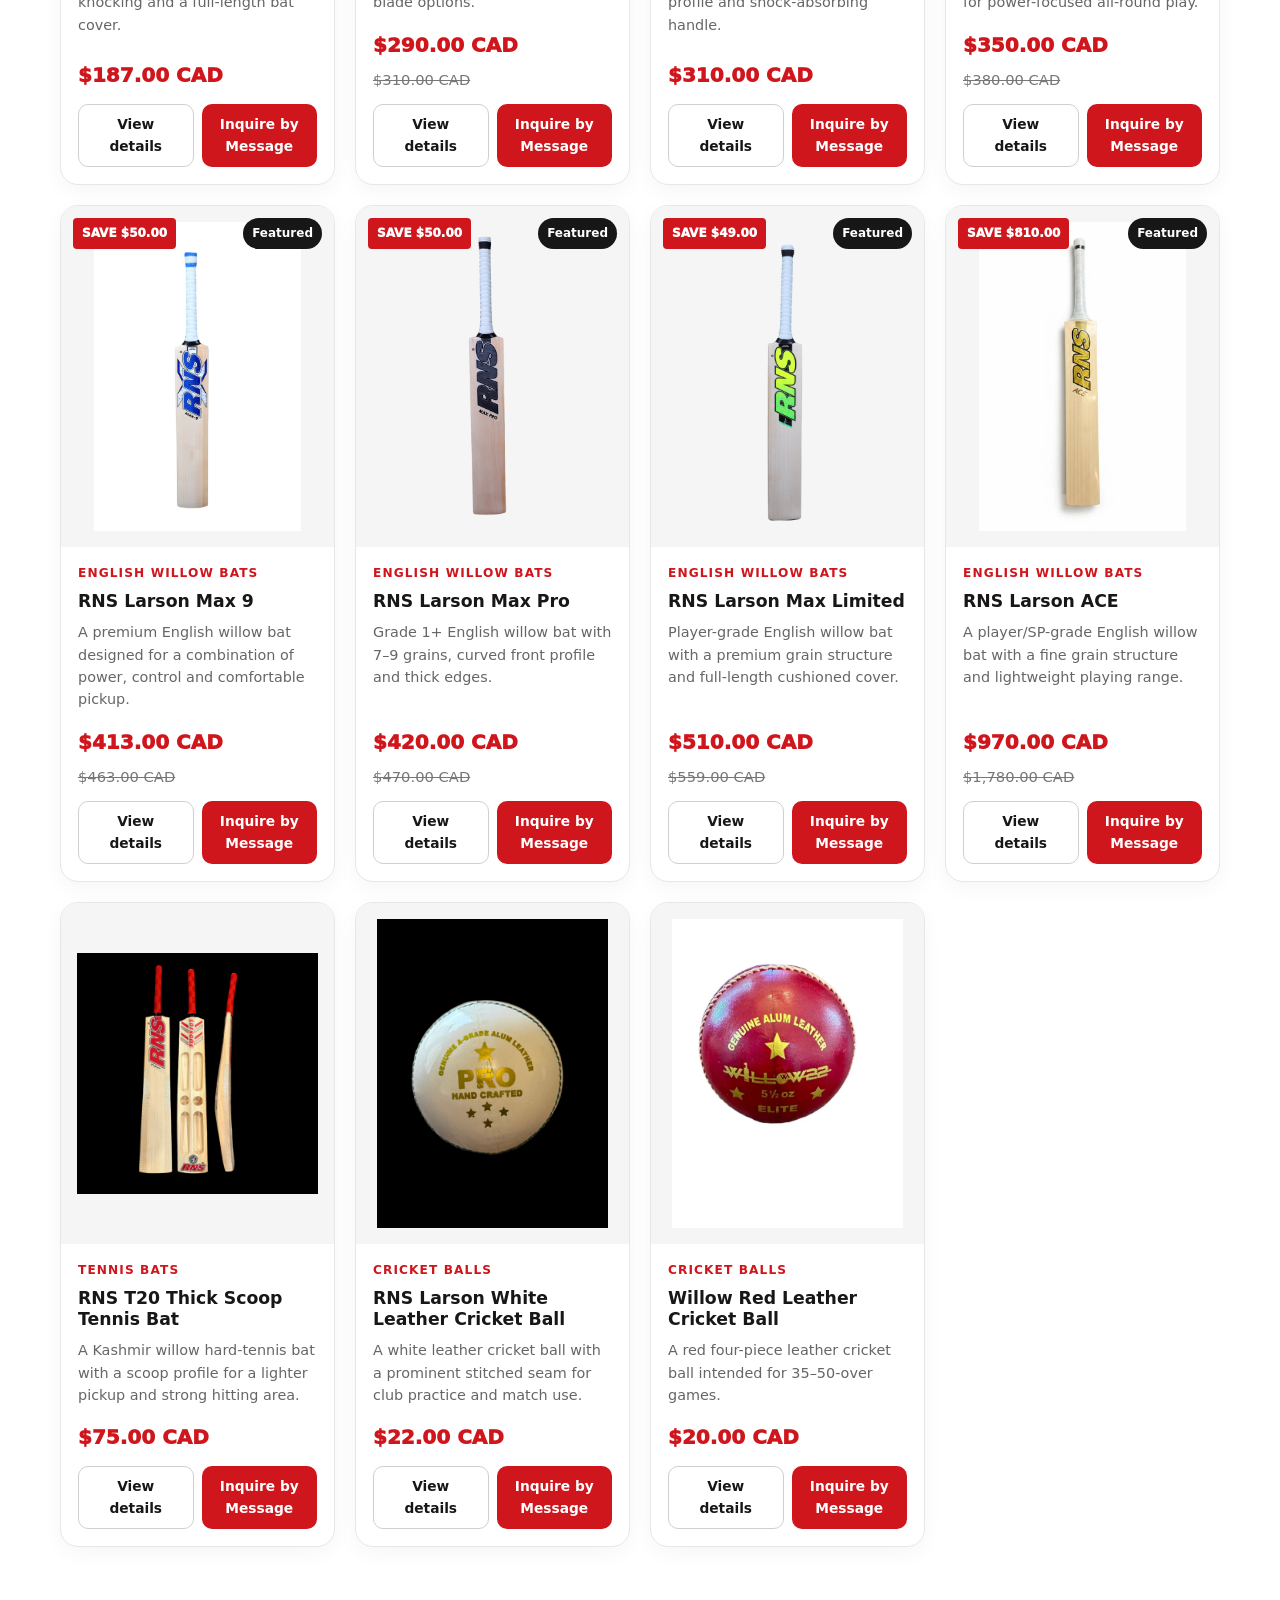
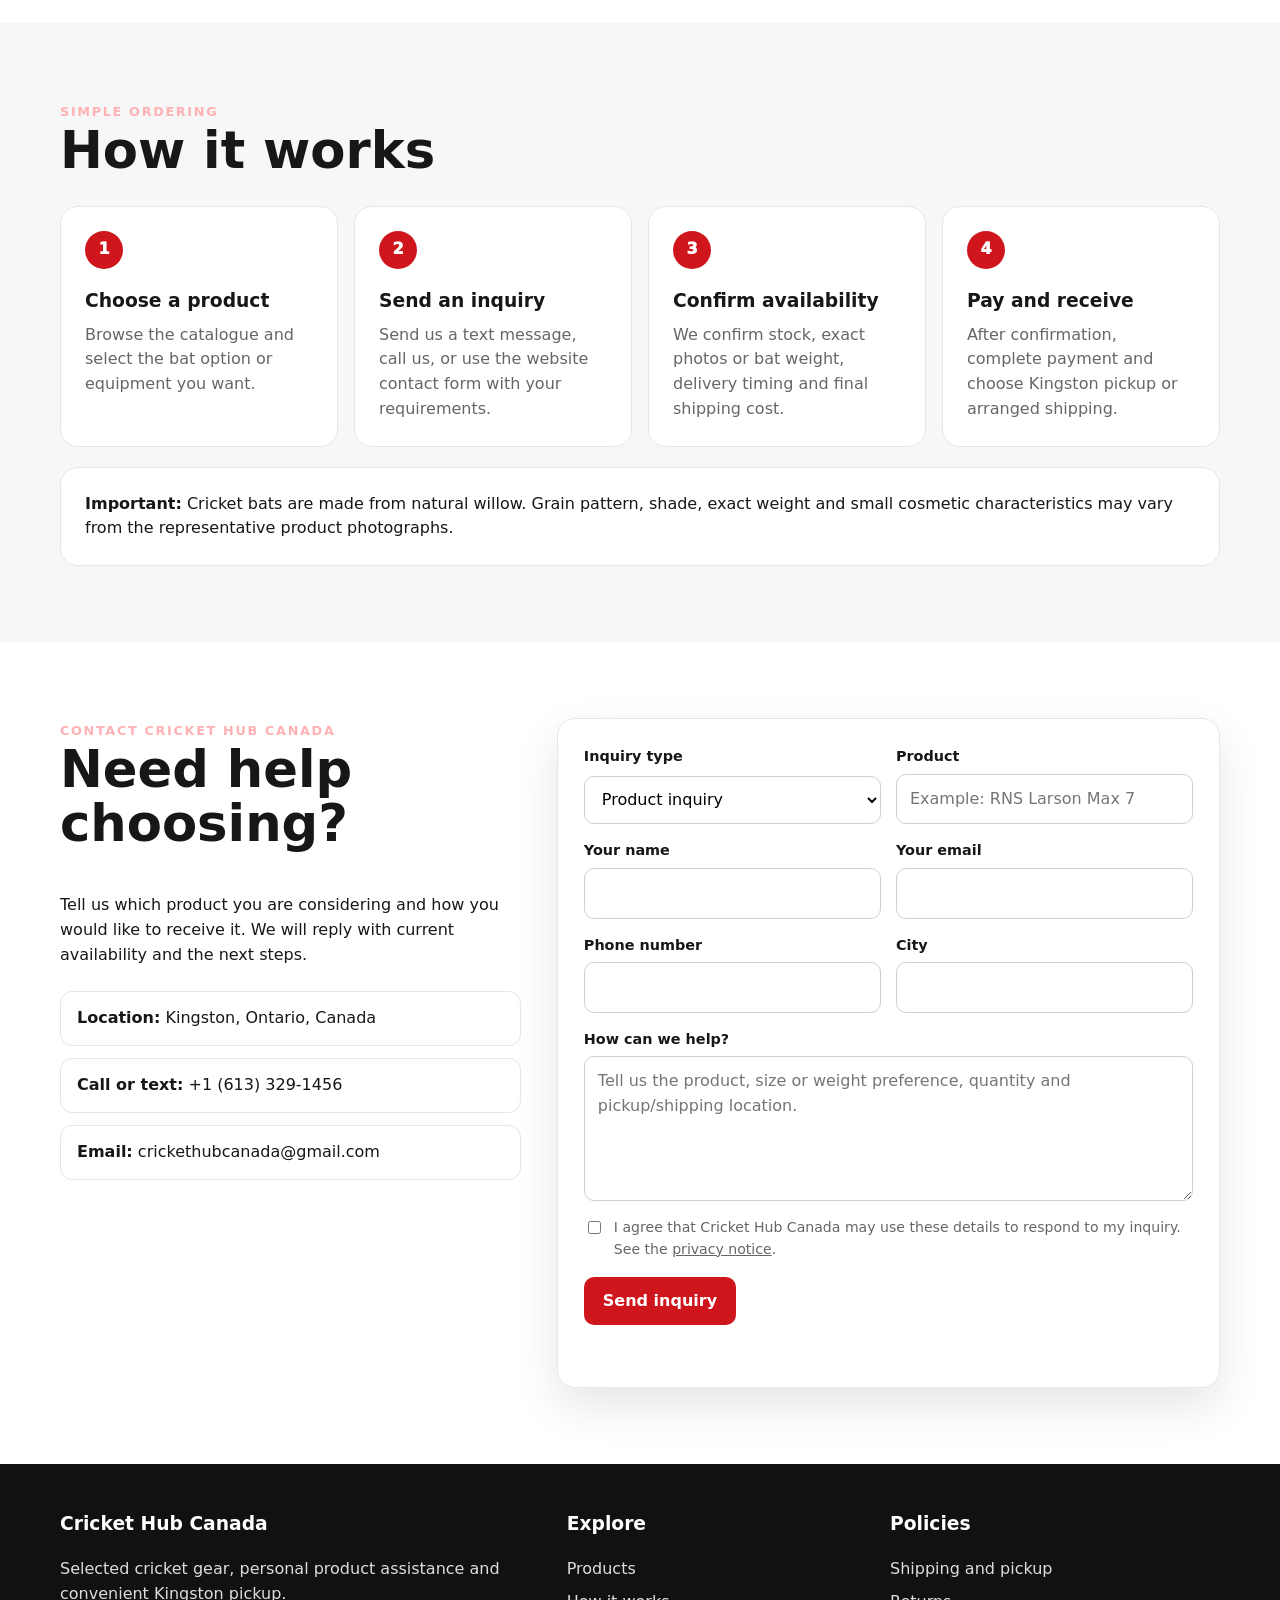
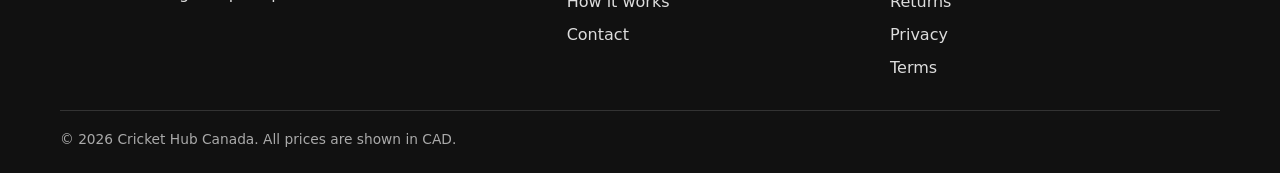
==== commit 830c793c: "Update website products pricing banner and shipping disclaimer" ====
--- a/index.html
+++ b/index.html
@@ -40,6 +40,9 @@
           <span class="eyebrow">🏏 Kingston, Ontario</span>
           <h1>Gear up for your next innings.</h1>
           <p>Explore selected RNS English willow bats, tennis bats and cricket balls. Ask us for current availability, exact bat photos and pickup or shipping options.</p>
+		  <p class="shipping-disclaimer">
+			Shipping charges are extra and are not included in the displayed product prices.
+		  </p>
           <div class="hero-actions">
             <a class="btn btn-primary" href="#products">Browse products</a>
             <a class="btn btn-light" href="#contact">Ask a question</a>
--- a/assets/css/styles.css
+++ b/assets/css/styles.css
@@ -235,3 +235,36 @@
   .gallery { padding: 18px; }
   .modal-details { padding: 25px 19px 35px; }
 }
+
+/* July 2026 storefront refinements */
+.hero-grid { grid-template-columns: minmax(0, .95fr) minmax(0, 1.05fr); gap: 34px; }
+.hero-media { min-width: 0; padding: 44px 0 44px 24px; overflow: visible; }
+.hero-media img {
+  width: 100%;
+  height: auto;
+  max-height: 360px;
+  object-fit: contain;
+  object-position: center;
+}
+.featured-badge { left: auto; right: 12px; background: #171717; }
+.discount-badge {
+  position: absolute; left: 12px; top: 12px; z-index: 2;
+  background: var(--red); color: #fff; font-size: .75rem; font-weight: 950;
+  padding: 6px 9px; border-radius: 4px; text-transform: uppercase;
+}
+.product-price-row { display: flex; align-items: baseline; flex-wrap: wrap; gap: 8px; margin-bottom: 13px; }
+.product-price-current { color: var(--red); font-size: 1.25rem; font-weight: 950; }
+.product-price-original { color: #777; font-size: .92rem; text-decoration: line-through; }
+.modal-price-row { display: flex; align-items: center; flex-wrap: wrap; gap: 10px; }
+.modal-price-current { color: var(--red); font-size: 1.7rem; font-weight: 950; }
+.modal-price-original { color: #777; font-size: 1rem; text-decoration: line-through; }
+.save-inline { background: var(--red); color: #fff; border-radius: 4px; padding: 4px 7px; font-size: .78rem; font-weight: 900; }
+@media (max-width: 800px) {
+  .hero-grid { gap: 0; }
+  .hero-media { min-height: 0; padding: 0 0 42px; }
+  .hero-media img { max-height: none; width: 100%; height: auto; object-fit: contain; }
+}
+@media (max-width: 560px) {
+  .hero-copy { padding-bottom: 24px; }
+  .hero-media { padding-bottom: 32px; }
+}
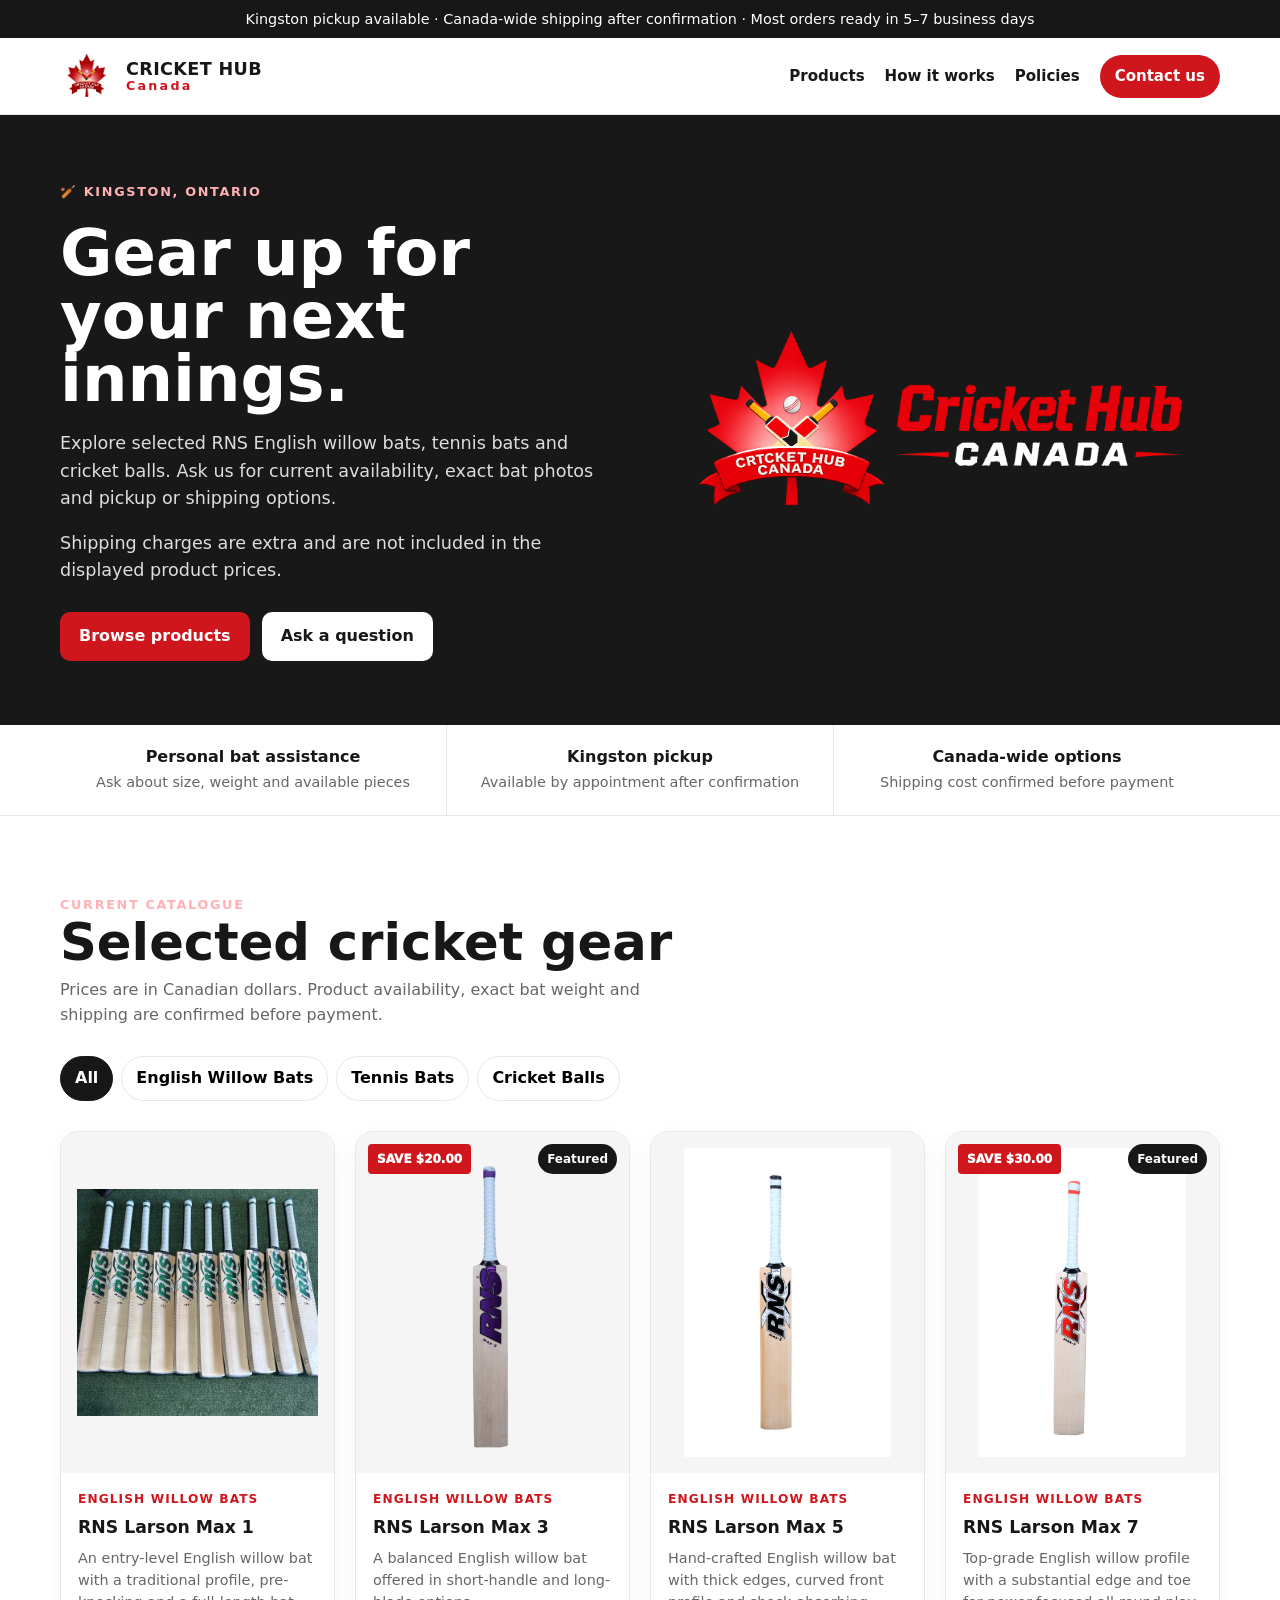
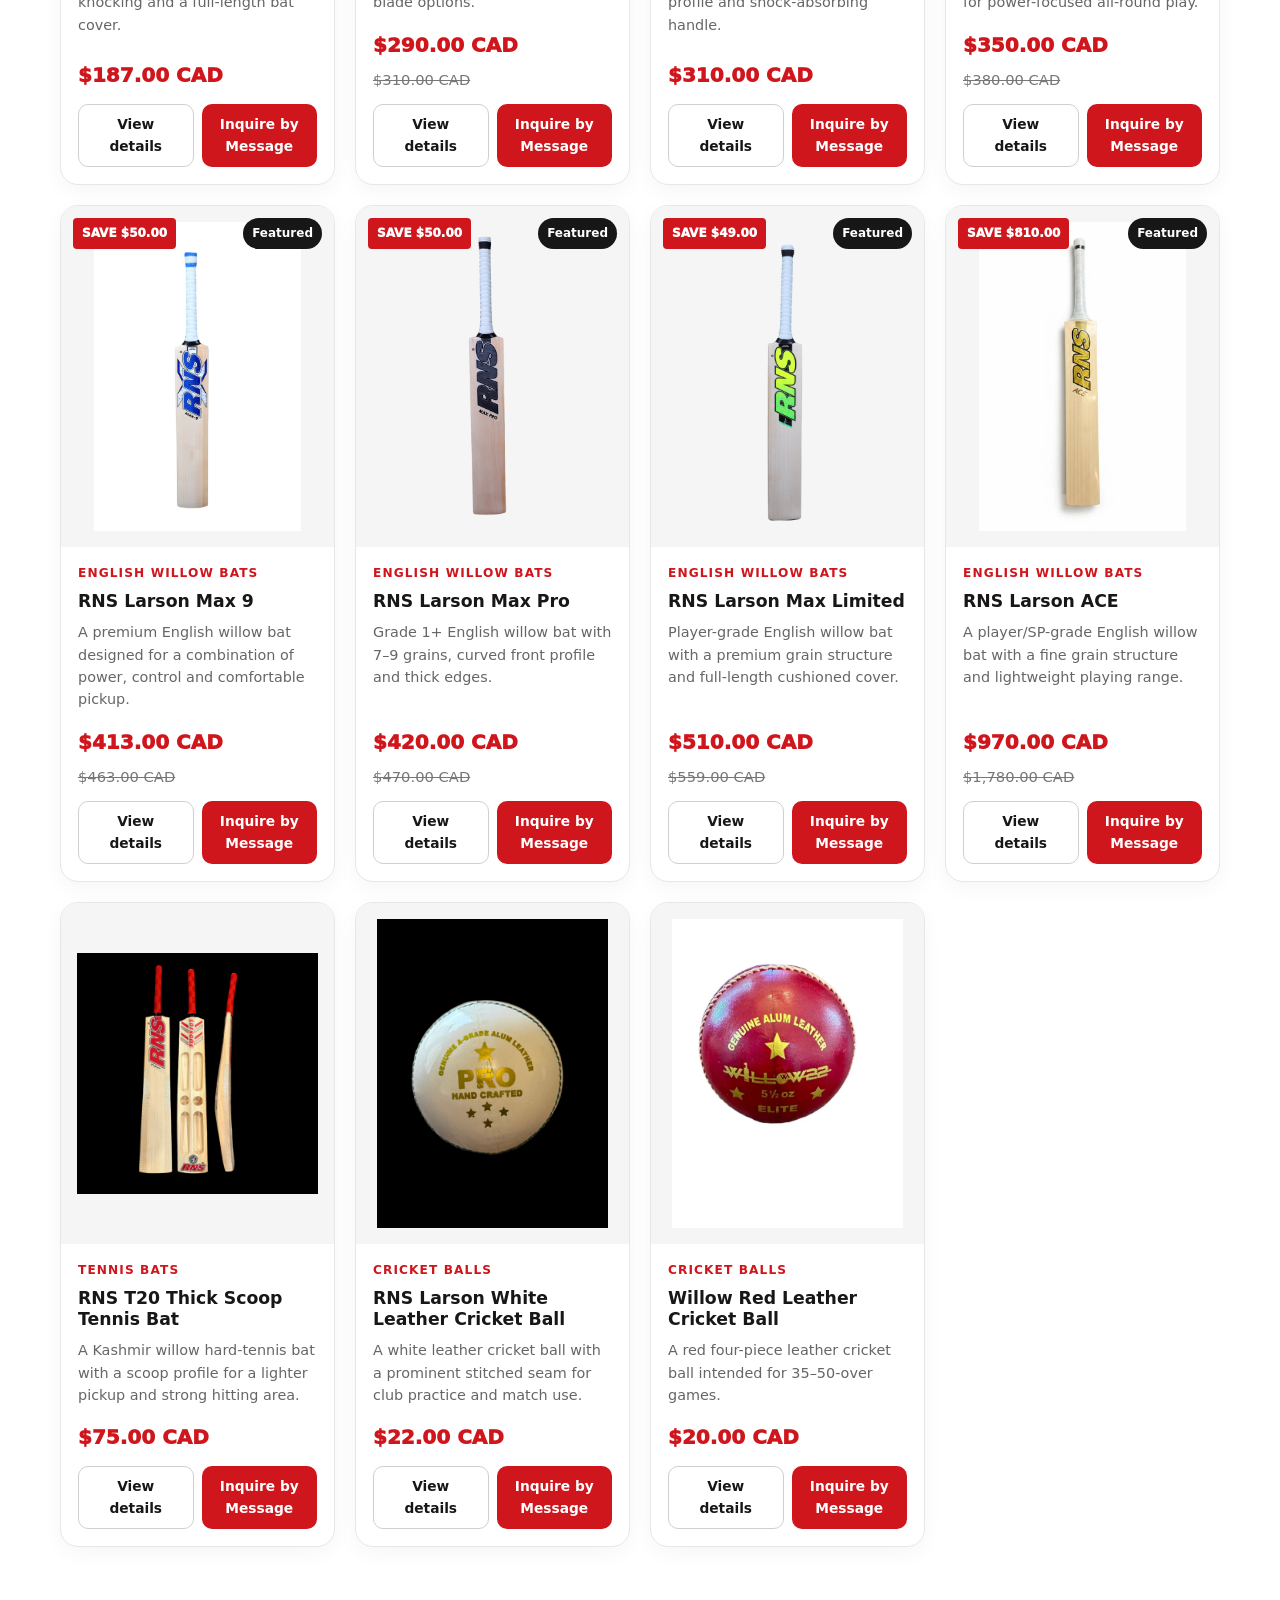
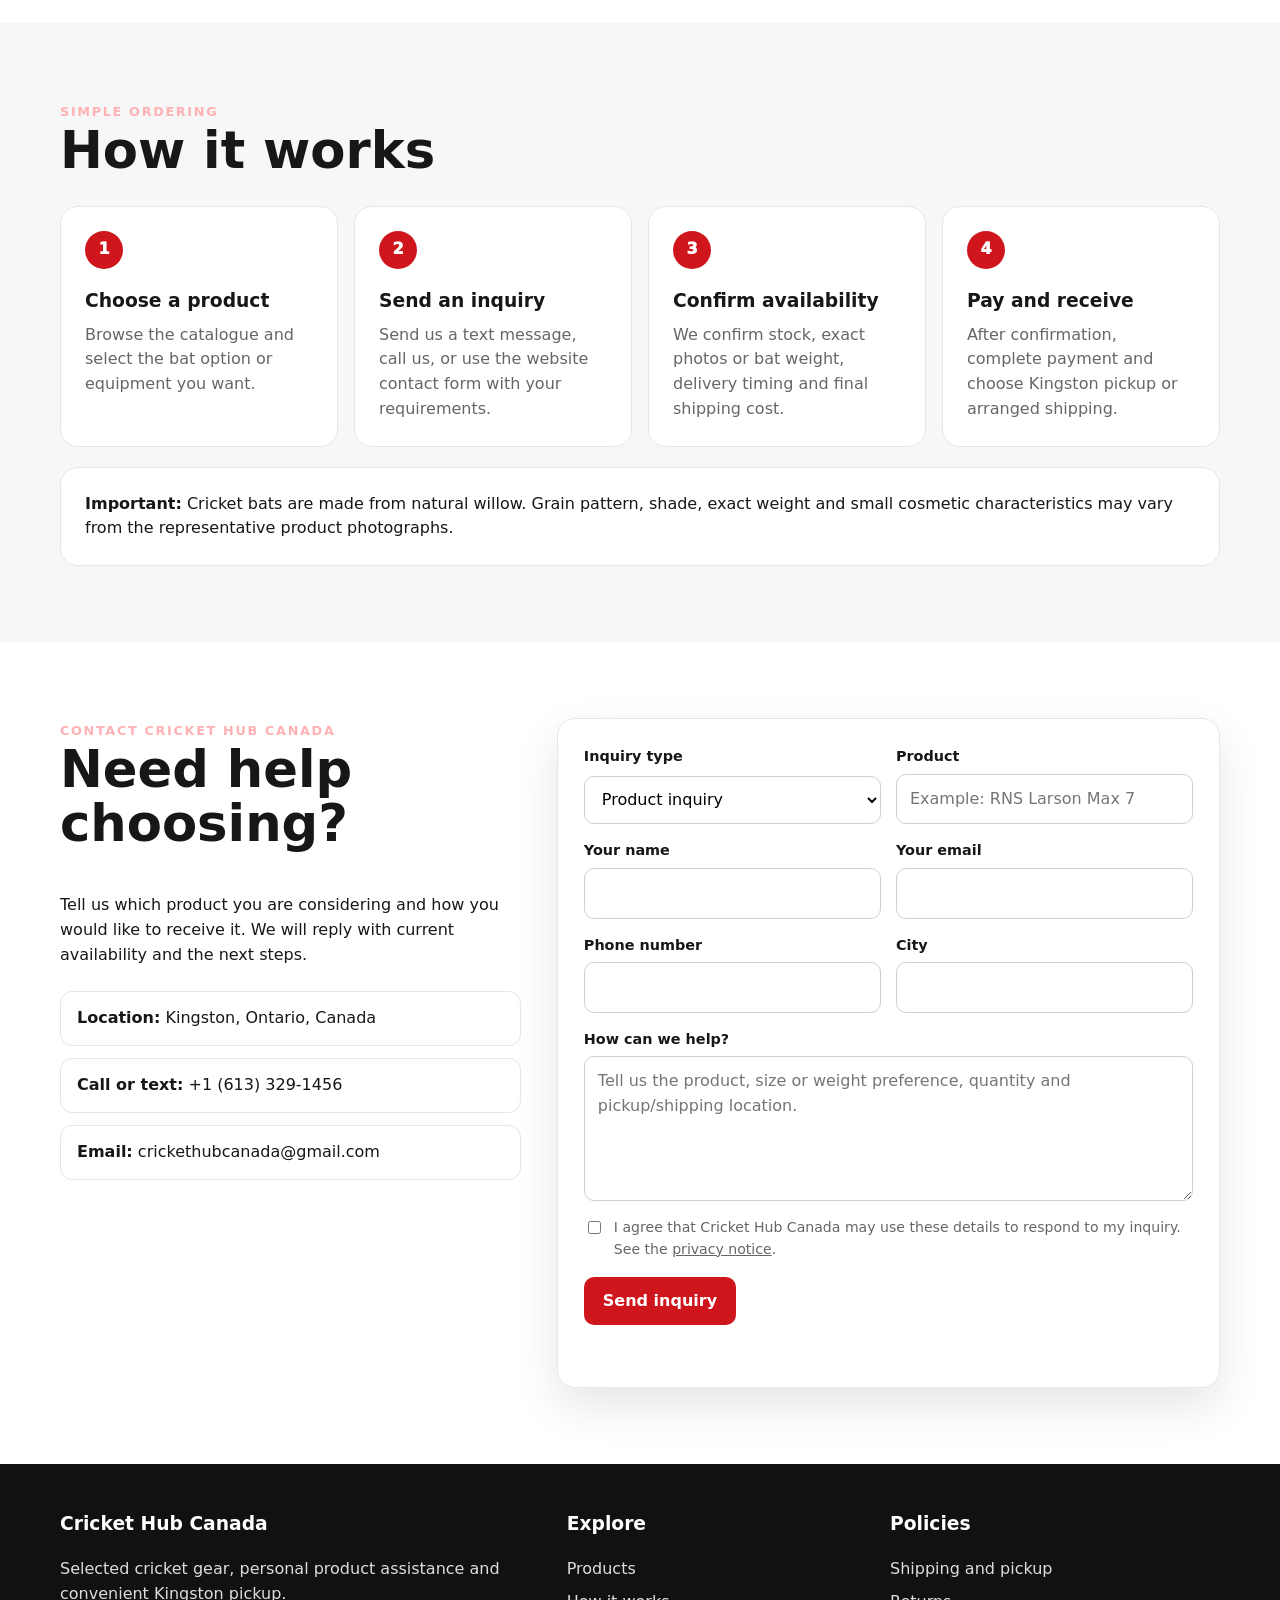
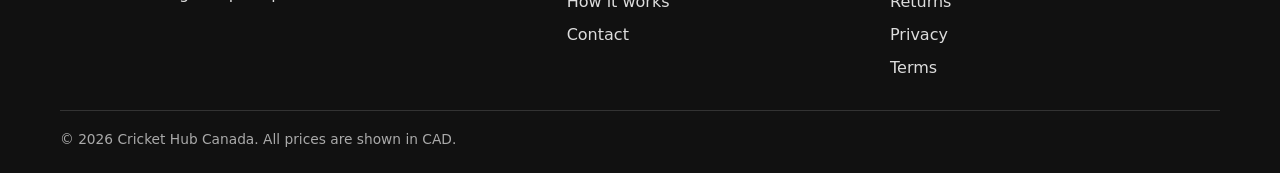
==== commit 18b4c98b: "Force hero banner below content on mobile" ====
--- a/index.html
+++ b/index.html
@@ -12,7 +12,7 @@
   <meta property="og:image" content="assets/images/brand/hero-banner.png">
   <link rel="icon" href="assets/images/brand/icon-192.png">
   <link rel="manifest" href="site.webmanifest">
-  <link rel="stylesheet" href="assets/css/styles.css">
+  <link rel="stylesheet" href="assets/css/styles.css?v=4">
 </head>
 <body>
   <a class="skip-link" href="#main">Skip to content</a>
--- a/assets/css/styles.css
+++ b/assets/css/styles.css
@@ -202,21 +202,75 @@
   .how-grid { grid-template-columns: repeat(2, 1fr); }
 }
 @media (max-width: 800px) {
-  .menu-toggle { display: block; }
+  .menu-toggle {
+    display: block;
+  }
+
   .nav-links {
-    display: none; position: absolute; left: 0; right: 0; top: 76px; background: #fff;
-    padding: 16px; border-bottom: 1px solid var(--line); flex-direction: column; align-items: stretch;
-  }
-  .nav-links.open { display: flex; }
-  .nav-links a { padding: 8px 2px; }
-  .hero-grid { grid-template-columns: 1fr; }
-  .hero-copy { padding: 54px 0 34px; }
-  .hero-media { min-height: 260px; }
-  .trust-grid { grid-template-columns: 1fr; }
-  .product-grid { grid-template-columns: repeat(2, 1fr); }
-  .contact-grid { grid-template-columns: 1fr; }
-  .footer-grid { grid-template-columns: 1fr; }
-  .modal-content { grid-template-columns: 1fr; }
+    display: none;
+    position: absolute;
+    top: 76px;
+    left: 0;
+    right: 0;
+    flex-direction: column;
+    align-items: stretch;
+    gap: 6px;
+    background: #fff;
+    padding: 16px;
+    border-bottom: 1px solid var(--line);
+  }
+
+  .nav-links.open {
+    display: flex;
+  }
+
+  .nav-links a {
+    padding: 8px 2px;
+  }
+
+  .hero-grid {
+    grid-template-columns: 1fr;
+    gap: 0;
+  }
+
+  .hero-copy {
+    order: 1;
+    padding: 54px 0 34px;
+  }
+
+  .hero-media {
+    order: 2;
+    min-height: 0;
+    padding: 0 0 42px;
+  }
+
+  .hero-media img {
+    display: block;
+    width: 100%;
+    height: auto;
+    max-height: none;
+    object-fit: contain;
+  }
+
+  .trust-grid {
+    grid-template-columns: 1fr;
+  }
+
+  .product-grid {
+    grid-template-columns: repeat(2, 1fr);
+  }
+
+  .contact-grid {
+    grid-template-columns: 1fr;
+  }
+
+  .footer-grid {
+    grid-template-columns: 1fr;
+  }
+
+  .modal-content {
+    grid-template-columns: 1fr;
+  }
 }
 @media (max-width: 560px) {
   .container { width: min(100% - 22px, 1160px); }
@@ -268,3 +322,60 @@
   .hero-copy { padding-bottom: 24px; }
   .hero-media { padding-bottom: 32px; }
 }
+/* Final mobile hero layout fix */
+@media screen and (max-width: 900px) {
+  .hero .hero-grid {
+    display: flex !important;
+    flex-direction: column !important;
+    grid-template-columns: none !important;
+    gap: 0 !important;
+    min-height: auto !important;
+  }
+
+  .hero .hero-copy {
+    display: block !important;
+    order: 1 !important;
+    width: 100% !important;
+    max-width: 100% !important;
+    padding: 48px 0 24px !important;
+  }
+
+  .hero .hero-media {
+    display: block !important;
+    position: static !important;
+    float: none !important;
+    clear: both !important;
+    order: 2 !important;
+    width: 100% !important;
+    max-width: 100% !important;
+    min-height: 0 !important;
+    margin: 0 !important;
+    padding: 10px 0 36px !important;
+    overflow: visible !important;
+  }
+
+  .hero .hero-media img {
+    display: block !important;
+    position: static !important;
+    float: none !important;
+    width: min(100%, 520px) !important;
+    height: auto !important;
+    max-height: none !important;
+    margin: 0 auto !important;
+    object-fit: contain !important;
+  }
+}
+
+@media screen and (max-width: 560px) {
+  .hero .hero-copy {
+    padding: 38px 0 20px !important;
+  }
+
+  .hero .hero-media {
+    padding: 8px 0 30px !important;
+  }
+
+  .hero .hero-media img {
+    width: 100% !important;
+  }
+}
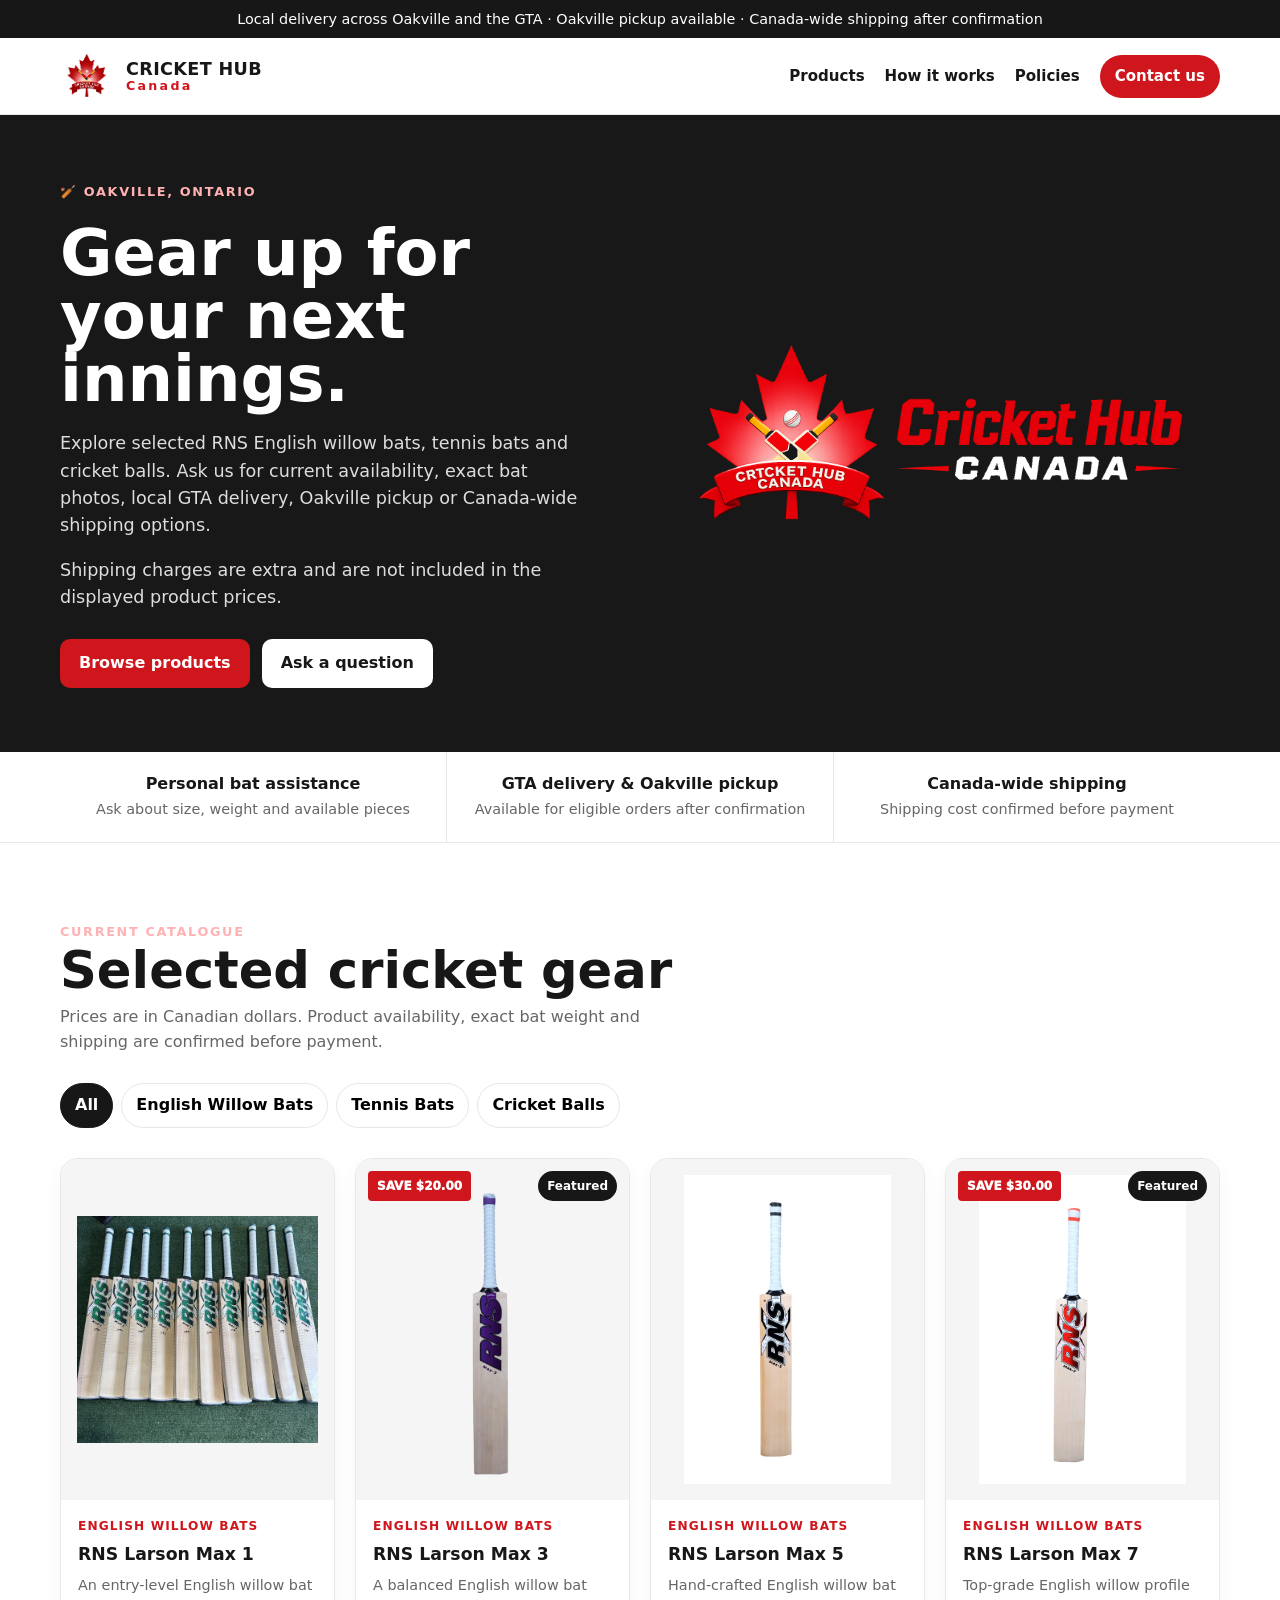
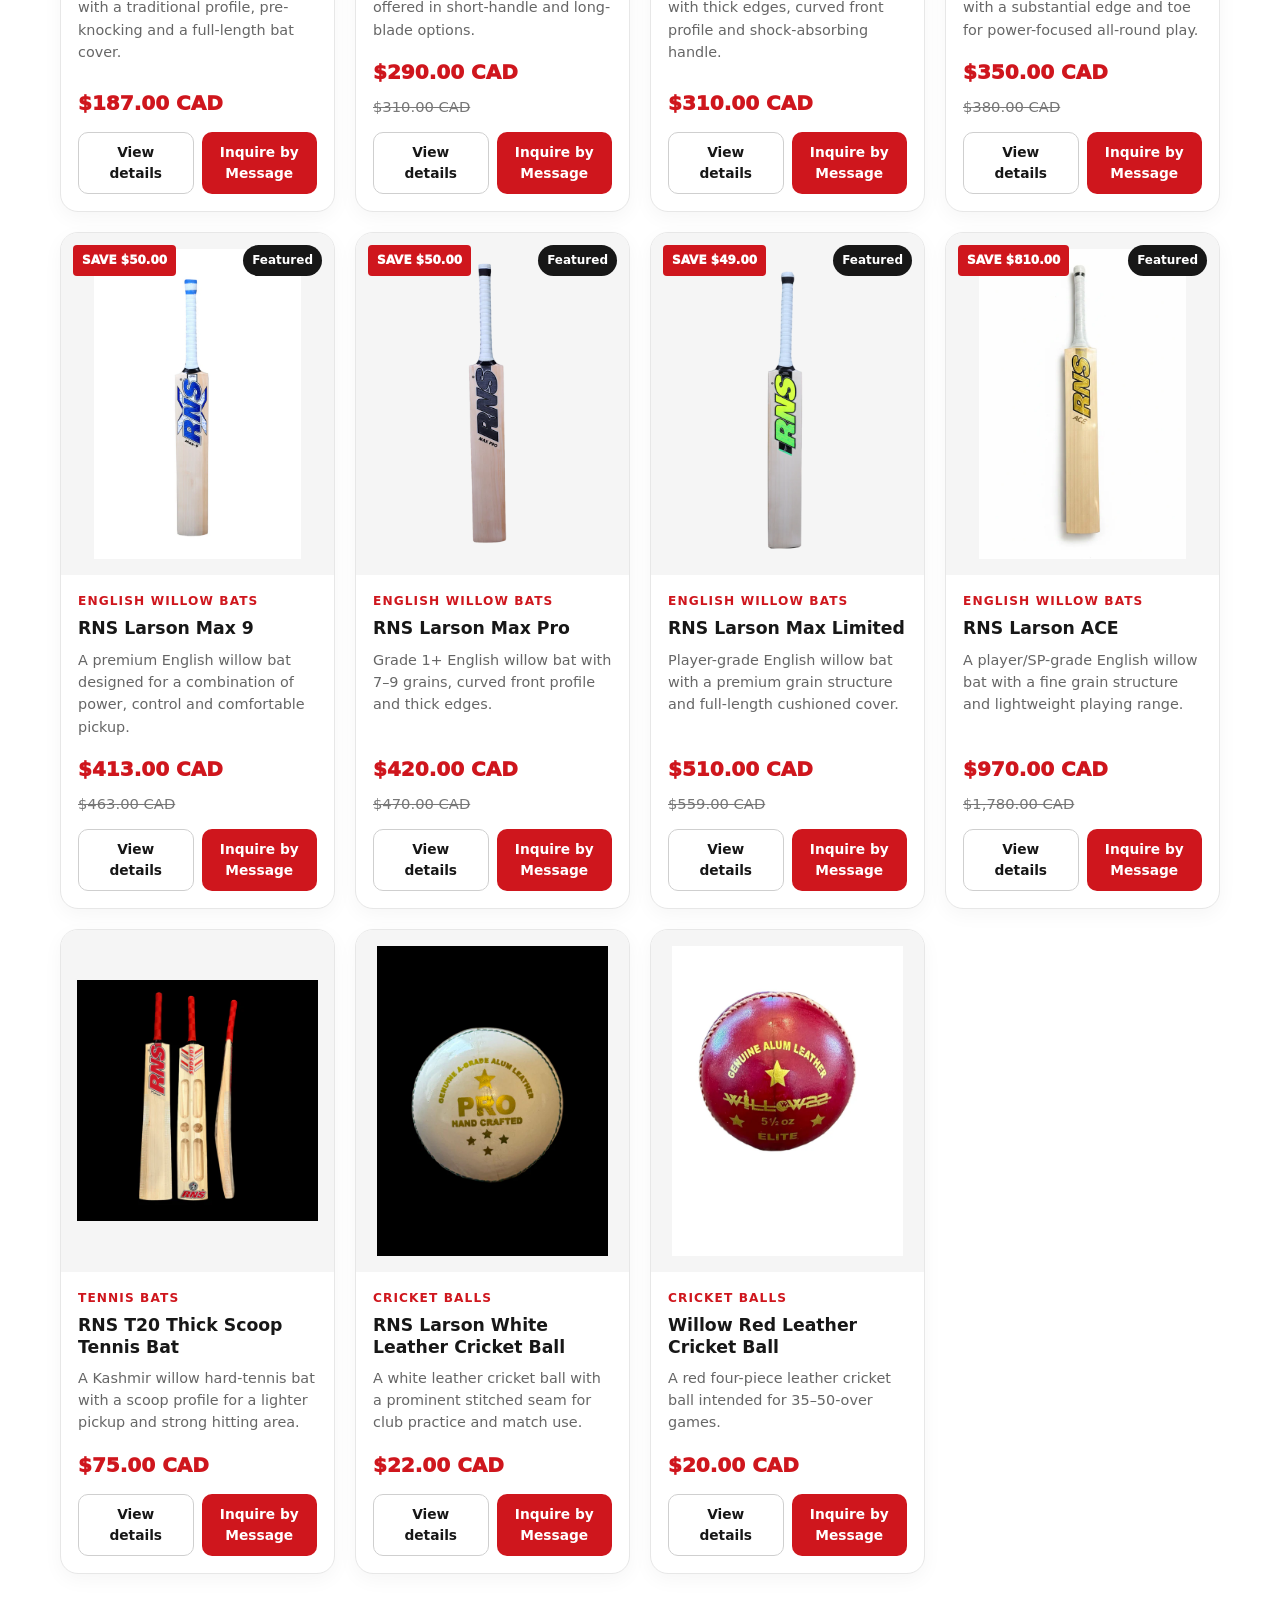
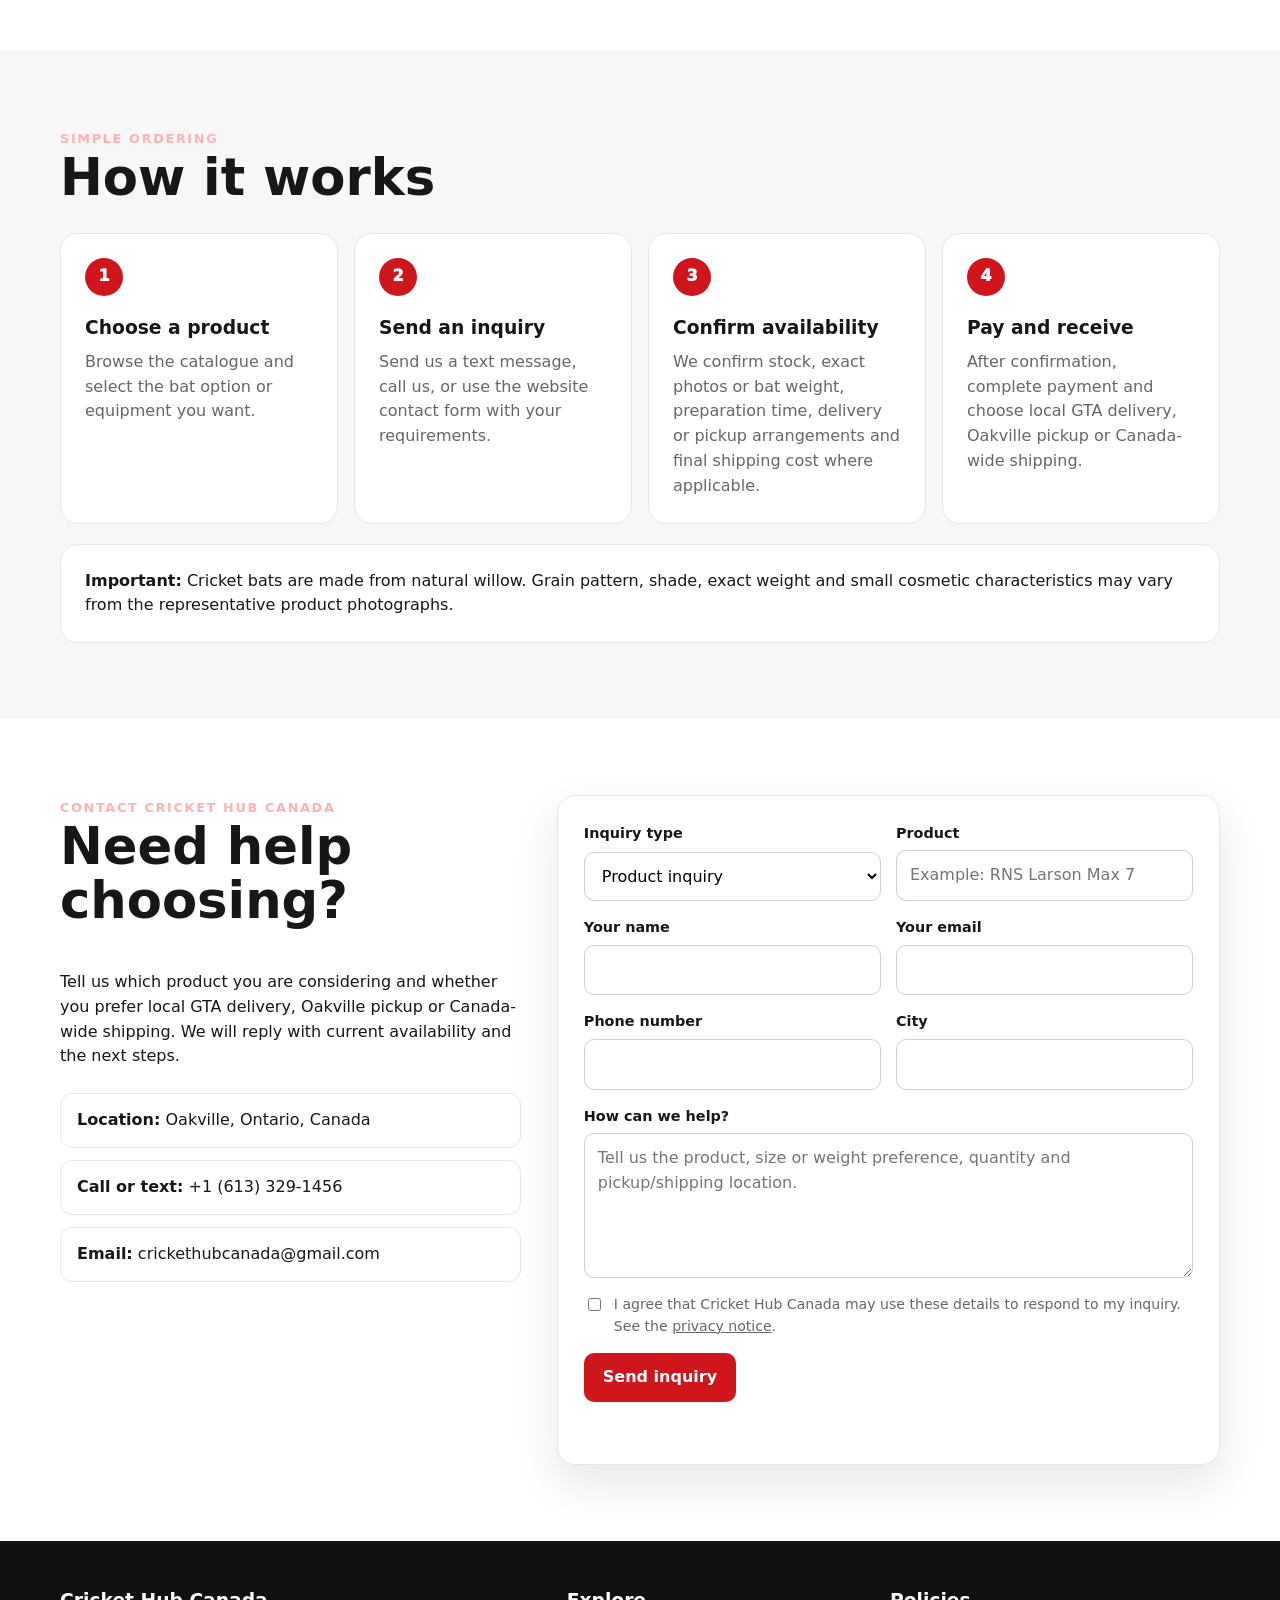
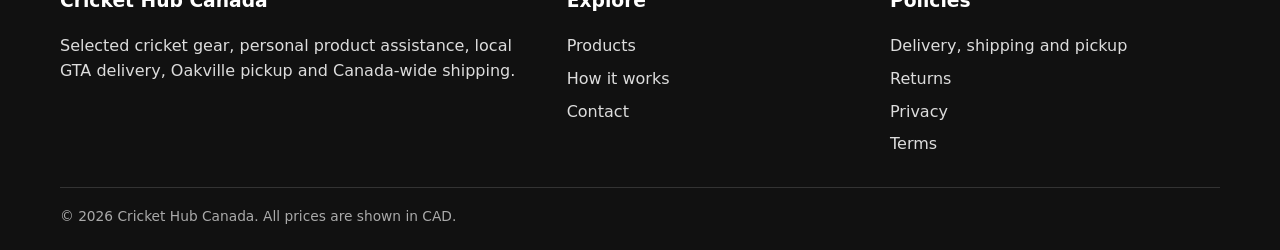
==== commit d90fa873: "Update website location to Oakville and GTA" ====
--- a/index.html
+++ b/index.html
@@ -4,10 +4,10 @@
   <meta charset="utf-8">
   <meta name="viewport" content="width=device-width, initial-scale=1">
   <title>Cricket Hub Canada | RNS Cricket Bats & Gear</title>
-  <meta name="description" content="Shop selected RNS cricket bats, tennis bats and cricket balls through Cricket Hub Canada. Kingston pickup and Canada-wide shipping after confirmation.">
+  <meta name="description" content="Shop selected RNS cricket bats, English willow bats, tennis bats and cricket balls from Cricket Hub Canada. Local delivery across Oakville and the GTA, Oakville pickup and Canada-wide shipping available.">
   <meta name="theme-color" content="#cf161d">
   <meta property="og:title" content="Cricket Hub Canada">
-  <meta property="og:description" content="Quality cricket gear for players across Canada.">
+ <meta property="og:description" content="Quality cricket bats and gear with local delivery across Oakville and the GTA, Oakville pickup and Canada-wide shipping.">
   <meta property="og:type" content="website">
   <meta property="og:image" content="assets/images/brand/hero-banner.png">
   <link rel="icon" href="assets/images/brand/icon-192.png">
@@ -16,7 +16,9 @@
 </head>
 <body>
   <a class="skip-link" href="#main">Skip to content</a>
-  <div class="announcement">Kingston pickup available · Canada-wide shipping after confirmation · Most orders ready in 5–7 business days</div>
+  <div class="announcement">
+    Local delivery across Oakville and the GTA · Oakville pickup available · Canada-wide shipping after confirmation
+  </div>
   <header class="site-header">
     <div class="container nav">
       <a class="brand" href="./" aria-label="Cricket Hub Canada home">
@@ -37,9 +39,13 @@
     <section class="hero">
       <div class="container hero-grid">
         <div class="hero-copy">
-          <span class="eyebrow">🏏 Kingston, Ontario</span>
+          <span class="eyebrow">🏏 Oakville, Ontario</span>
           <h1>Gear up for your next innings.</h1>
-          <p>Explore selected RNS English willow bats, tennis bats and cricket balls. Ask us for current availability, exact bat photos and pickup or shipping options.</p>
+          <p>
+            Explore selected RNS English willow bats, tennis bats and cricket balls.
+            Ask us for current availability, exact bat photos, local GTA delivery,
+            Oakville pickup or Canada-wide shipping options.
+          </p>
 		  <p class="shipping-disclaimer">
 			Shipping charges are extra and are not included in the displayed product prices.
 		  </p>
@@ -57,8 +63,15 @@
     <section class="trust-strip" aria-label="Store benefits">
       <div class="container trust-grid">
         <div class="trust-item"><strong>Personal bat assistance</strong><span>Ask about size, weight and available pieces</span></div>
-        <div class="trust-item"><strong>Kingston pickup</strong><span>Available by appointment after confirmation</span></div>
-        <div class="trust-item"><strong>Canada-wide options</strong><span>Shipping cost confirmed before payment</span></div>
+        <div class="trust-item">
+          <strong>GTA delivery & Oakville pickup</strong>
+          <span>Available for eligible orders after confirmation</span>
+        </div>
+
+        <div class="trust-item">
+          <strong>Canada-wide shipping</strong>
+          <span>Shipping cost confirmed before payment</span>
+        </div>
       </div>
     </section>
 
@@ -87,8 +100,20 @@
         <div class="how-grid">
           <article class="how-card"><h3>Choose a product</h3><p>Browse the catalogue and select the bat option or equipment you want.</p></article>
           <article class="how-card"><h3>Send an inquiry</h3><p>Send us a text message, call us, or use the website contact form with your requirements.</p></article>
-          <article class="how-card"><h3>Confirm availability</h3><p>We confirm stock, exact photos or bat weight, delivery timing and final shipping cost.</p></article>
-          <article class="how-card"><h3>Pay and receive</h3><p>After confirmation, complete payment and choose Kingston pickup or arranged shipping.</p></article>
+          <article class="how-card">
+            <h3>Confirm availability</h3>
+            <p>
+              We confirm stock, exact photos or bat weight, preparation time,
+              delivery or pickup arrangements and final shipping cost where applicable.
+            </p>
+          </article>
+          <article class="how-card">
+            <h3>Pay and receive</h3>
+            <p>
+              After confirmation, complete payment and choose local GTA delivery,
+              Oakville pickup or Canada-wide shipping.
+            </p>
+          </article>
         </div>
         <div class="note-card" style="margin-top:20px">
           <strong>Important:</strong> Cricket bats are made from natural willow. Grain pattern, shade, exact weight and small cosmetic characteristics may vary from the representative product photographs.
@@ -101,7 +126,11 @@
         <div class="contact-copy">
           <span class="eyebrow">Contact Cricket Hub Canada</span>
           <h2>Need help choosing?</h2>
-          <p>Tell us which product you are considering and how you would like to receive it. We will reply with current availability and the next steps.</p>
+          <p>
+            Tell us which product you are considering and whether you prefer local GTA
+            delivery, Oakville pickup or Canada-wide shipping. We will reply with current
+            availability and the next steps.
+          </p>
           <div class="contact-list">
             <div><strong>Location:</strong> <span data-location></span></div>
             <a data-phone-link href="#"><strong>Call or text:</strong> <span data-phone></span></a>
@@ -169,7 +198,10 @@
       <div class="footer-grid">
         <div>
           <h3>Cricket Hub Canada</h3>
-          <p>Selected cricket gear, personal product assistance and convenient Kingston pickup.</p>
+          <p>
+            Selected cricket gear, personal product assistance, local GTA delivery,
+            Oakville pickup and Canada-wide shipping.
+          </p>
         </div>
         <div>
           <h3>Explore</h3>
@@ -182,7 +214,7 @@
         <div>
           <h3>Policies</h3>
           <div class="footer-links">
-            <a href="policies.html#shipping">Shipping and pickup</a>
+            <a href="policies.html#shipping">Delivery, shipping and pickup</a>
             <a href="policies.html#returns">Returns</a>
             <a href="policies.html#privacy">Privacy</a>
             <a href="policies.html#terms">Terms</a>
@@ -199,9 +231,9 @@
       <div class="modal-content" id="modal-body"></div>
     </div>
   </div>
-
-  <script src="assets/js/config.js"></script>
-  <script src="assets/js/products.js"></script>
-  <script src="assets/js/app.js"></script>
+  
+  <script src="assets/js/config.js?v=2"></script>
+  <script src="assets/js/products.js?v=2"></script>
+  <script src="assets/js/app.js?v=2"></script>
 </body>
 </html>
